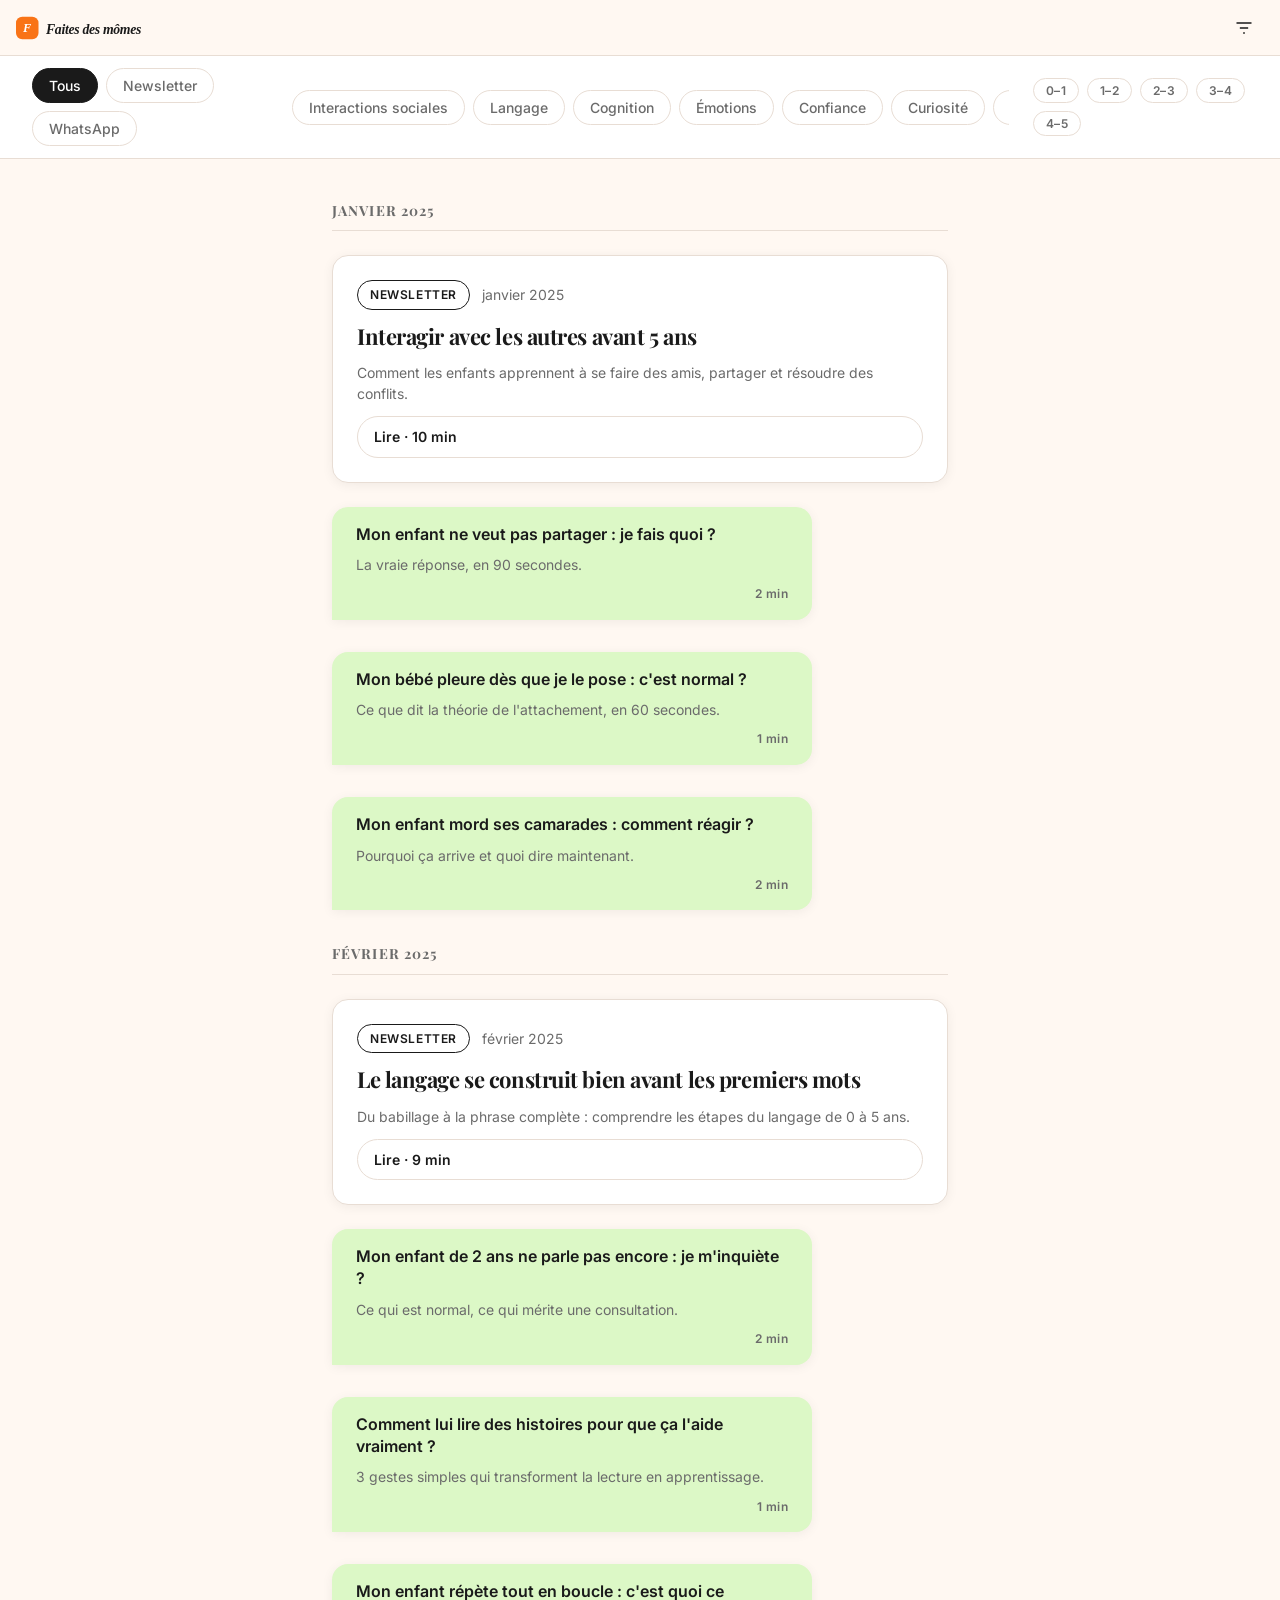
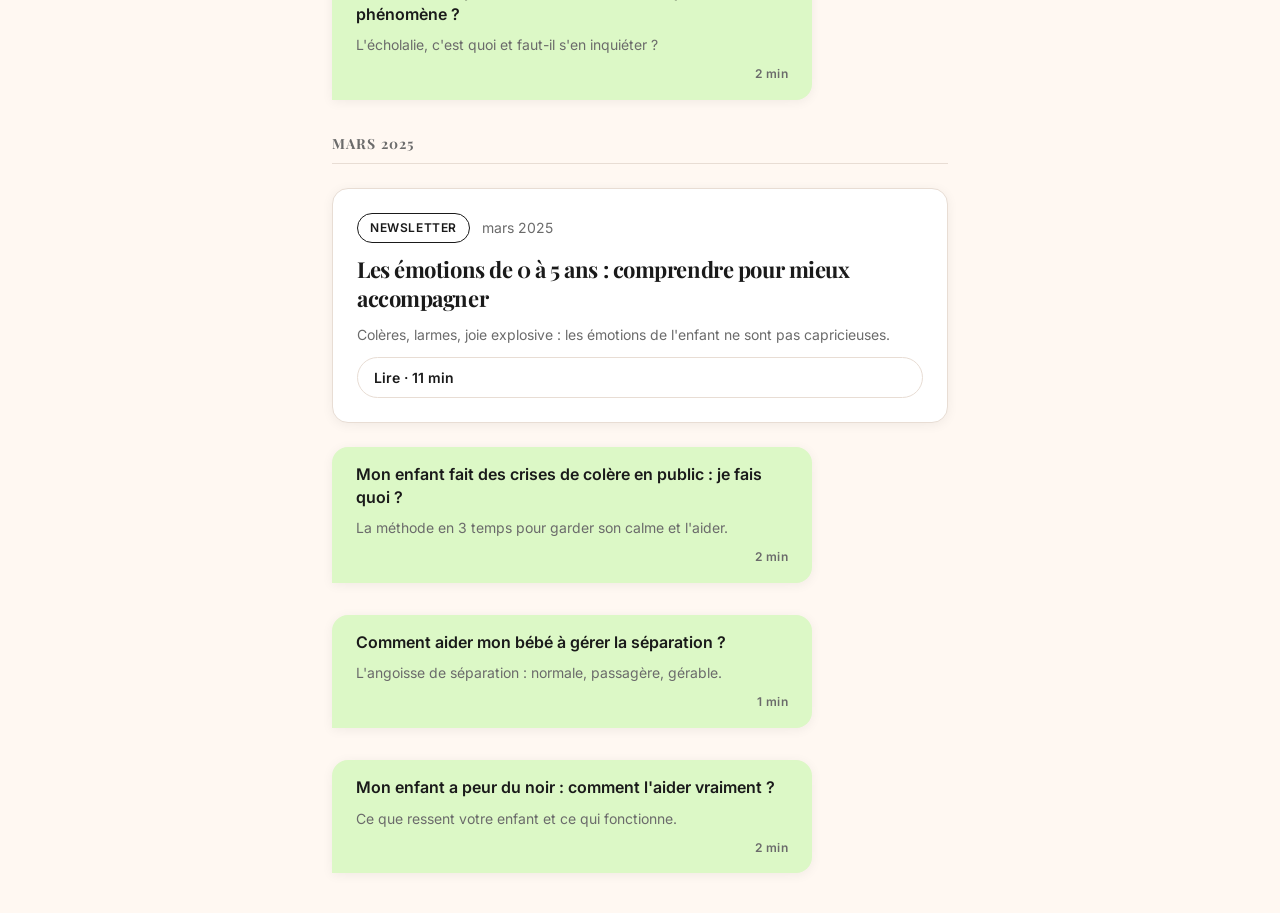
==== app.html @ b10e0e47 "feat: build complet de la PWA Faites des mômes - Design system complet (tokens, base, components, ap" ====
<!DOCTYPE html>
<html lang="fr">
<head>
  <meta charset="UTF-8">
  <meta name="viewport" content="width=device-width, initial-scale=1.0">
  <meta name="theme-color" content="#F97316">
  <meta name="description" content="Newsletter parentalité pour les 0-5 ans. Par la Fondation AlphaOmega.">
  <title>Faites des mômes — Bibliothèque</title>

  <!-- PWA -->
  <link rel="manifest" href="/manifest.json">
  <link rel="apple-touch-icon" href="/assets/icons/icon-152.png">
  <meta name="apple-mobile-web-app-capable" content="yes">
  <meta name="apple-mobile-web-app-status-bar-style" content="default">
  <meta name="apple-mobile-web-app-title" content="Faites des mômes">

  <!-- Open Graph -->
  <meta property="og:title" content="Faites des mômes">
  <meta property="og:description" content="1 email + 3 WhatsApp par mois. 100% gratuit.">
  <meta property="og:image" content="/assets/og-image.jpg">
  <meta property="og:type" content="website">
  <meta name="twitter:card" content="summary_large_image">

  <!-- Fonts -->
  <link rel="preconnect" href="https://fonts.googleapis.com">
  <link rel="preconnect" href="https://fonts.gstatic.com" crossorigin>
  <link href="https://fonts.googleapis.com/css2?family=Playfair+Display:ital,wght@0,700;1,700&family=Inter:wght@400;500;600&display=swap" rel="stylesheet">

  <!-- CSS -->
  <link rel="stylesheet" href="/assets/css/tokens.css">
  <link rel="stylesheet" href="/assets/css/base.css">
  <link rel="stylesheet" href="/assets/css/components.css">
  <link rel="stylesheet" href="/assets/css/app.css">
</head>
<body class="app-body">

  <!-- Header -->
  <header class="app-header">
    <a href="/index.html" class="app-header__logo" aria-label="Faites des mômes — accueil">
      <img src="/assets/logo.svg" alt="Faites des mômes" width="140" height="34">
    </a>
    <div class="app-header__actions">
      <button class="app-header__btn" id="btn-filter-toggle" aria-label="Afficher/masquer les filtres" aria-expanded="false" aria-controls="filter-bar">
        <svg width="20" height="20" viewBox="0 0 24 24" fill="none" stroke="currentColor" stroke-width="2" aria-hidden="true" focusable="false">
          <path d="M3 6h18M7 12h10M11 18h2"/>
        </svg>
      </button>
    </div>
  </header>

  <!-- Filter bar -->
  <div class="filter-bar" id="filter-bar" aria-label="Filtres de contenu">
    <!-- Type -->
    <div class="filter-group" role="group" aria-label="Filtrer par type">
      <button class="filter-btn filter-btn--active" data-filter-type="type" data-filter-value="all">Tous</button>
      <button class="filter-btn" data-filter-type="type" data-filter-value="newsletter">Newsletter</button>
      <button class="filter-btn" data-filter-type="type" data-filter-value="whatsapp">WhatsApp</button>
    </div>

    <!-- Thèmes -->
    <div class="filter-group filter-group--scroll" role="group" aria-label="Filtrer par thème">
      <button class="filter-btn filter-chip" data-filter-type="theme" data-filter-value="interactions-sociales">Interactions sociales</button>
      <button class="filter-btn filter-chip" data-filter-type="theme" data-filter-value="langage-communication">Langage</button>
      <button class="filter-btn filter-chip" data-filter-type="theme" data-filter-value="cognition-apprentissage">Cognition</button>
      <button class="filter-btn filter-chip" data-filter-type="theme" data-filter-value="emotions-regulation">Émotions</button>
      <button class="filter-btn filter-chip" data-filter-type="theme" data-filter-value="confiance-en-soi">Confiance</button>
      <button class="filter-btn filter-chip" data-filter-type="theme" data-filter-value="curiosite-naturelle">Curiosité</button>
      <button class="filter-btn filter-chip" data-filter-type="theme" data-filter-value="motricite-corps">Motricité</button>
      <button class="filter-btn filter-chip" data-filter-type="theme" data-filter-value="sommeil-routine">Sommeil</button>
    </div>

    <!-- Tranches d'âge -->
    <div class="filter-group" role="group" aria-label="Filtrer par tranche d'âge">
      <button class="filter-btn filter-age" data-filter-type="age" data-filter-value="0-1">0–1</button>
      <button class="filter-btn filter-age" data-filter-type="age" data-filter-value="1-2">1–2</button>
      <button class="filter-btn filter-age" data-filter-type="age" data-filter-value="2-3">2–3</button>
      <button class="filter-btn filter-age" data-filter-type="age" data-filter-value="3-4">3–4</button>
      <button class="filter-btn filter-age" data-filter-type="age" data-filter-value="4-5">4–5</button>
    </div>
  </div>

  <!-- Feed principal -->
  <main class="content-feed" id="content-feed" aria-live="polite" aria-label="Contenus disponibles">
    <div class="feed-loading" id="feed-loading" aria-label="Chargement en cours">
      <div class="feed-loading__spinner" aria-hidden="true"></div>
      <p>Chargement du contenu…</p>
    </div>
  </main>

  <!-- Overlay article (full-screen) -->
  <div
    class="article-overlay"
    id="article-overlay"
    role="dialog"
    aria-modal="true"
    aria-labelledby="article-title"
    hidden
  >
    <div class="article-overlay__inner">
      <button class="article-overlay__close" id="article-close" aria-label="Fermer l'article">
        <svg width="20" height="20" viewBox="0 0 24 24" fill="none" stroke="currentColor" stroke-width="2" aria-hidden="true" focusable="false">
          <path d="M19 12H5M12 19l-7-7 7-7"/>
        </svg>
        Retour
      </button>
      <div class="article-overlay__content" id="article-content" tabindex="-1"></div>
    </div>
  </div>

  <!-- Bottom nav (mobile) -->
  <nav class="bottom-nav" aria-label="Navigation principale">
    <a href="/index.html" class="bottom-nav__item" aria-label="Accueil">
      <svg width="22" height="22" viewBox="0 0 24 24" fill="none" stroke="currentColor" stroke-width="2" aria-hidden="true" focusable="false">
        <path d="M3 9l9-7 9 7v11a2 2 0 01-2 2H5a2 2 0 01-2-2z"/>
        <polyline points="9 22 9 12 15 12 15 22"/>
      </svg>
      <span>Accueil</span>
    </a>
    <a href="/app.html" class="bottom-nav__item" aria-current="page" aria-label="Bibliothèque">
      <svg width="22" height="22" viewBox="0 0 24 24" fill="none" stroke="currentColor" stroke-width="2" aria-hidden="true" focusable="false">
        <path d="M4 19.5A2.5 2.5 0 016.5 17H20"/>
        <path d="M6.5 2H20v20H6.5A2.5 2.5 0 014 19.5v-15A2.5 2.5 0 016.5 2z"/>
      </svg>
      <span>Bibliothèque</span>
    </a>
    <a href="/index.html#cta-final" class="bottom-nav__item" aria-label="Profil">
      <svg width="22" height="22" viewBox="0 0 24 24" fill="none" stroke="currentColor" stroke-width="2" aria-hidden="true" focusable="false">
        <path d="M20 21v-2a4 4 0 00-4-4H8a4 4 0 00-4 4v2"/>
        <circle cx="12" cy="7" r="4"/>
      </svg>
      <span>Profil</span>
    </a>
  </nav>

  <script src="/assets/js/sw-register.js"></script>
  <script src="/assets/js/app.js" type="module"></script>
</body>
</html>
---- assets/css/tokens.css ----
:root {
  /* Couleurs */
  --color-bg:          #FFF8F2;
  --color-bg-section:  #FFFFFF;
  --color-accent:      #F97316;
  --color-accent-dark: #EA6C0B;
  --color-text:        #1A1A1A;
  --color-text-light:  #6B6B6B;
  --color-border:      #E8DDD4;
  --color-whatsapp:    #25D366;
  --color-overlay:     rgba(26,26,26,0.55);

  /* Typographie */
  --font-display: 'Playfair Display', Georgia, serif;
  --font-body:    'Inter', system-ui, sans-serif;

  --size-xs:   0.75rem;
  --size-sm:   0.875rem;
  --size-base: 1rem;
  --size-md:   1.125rem;
  --size-lg:   1.375rem;
  --size-xl:   1.75rem;
  --size-2xl:  2.25rem;
  --size-3xl:  3rem;
  --size-4xl:  3.75rem;
  --size-5xl:  4.5rem;

  /* Spacing */
  --space-1:  0.25rem;
  --space-2:  0.5rem;
  --space-3:  0.75rem;
  --space-4:  1rem;
  --space-6:  1.5rem;
  --space-8:  2rem;
  --space-12: 3rem;
  --space-16: 4rem;
  --space-24: 6rem;
  --space-32: 8rem;

  /* Radius */
  --radius-sm:   4px;
  --radius-md:   8px;
  --radius-lg:   16px;
  --radius-full: 999px;

  /* Shadows */
  --shadow-card:  0 2px 12px rgba(0,0,0,0.06);
  --shadow-modal: 0 8px 40px rgba(0,0,0,0.18);

  /* Transitions */
  --transition-fast: 150ms ease;
  --transition-base: 250ms ease;
}
---- assets/css/base.css ----
*, *::before, *::after {
  box-sizing: border-box;
  margin: 0;
  padding: 0;
}

html {
  font-size: 16px;
  scroll-behavior: smooth;
  -webkit-text-size-adjust: 100%;
}

body {
  font-family: var(--font-body);
  background-color: var(--color-bg);
  color: var(--color-text);
  line-height: 1.65;
  -webkit-font-smoothing: antialiased;
  -moz-osx-font-smoothing: grayscale;
}

h1, h2, h3, h4, h5, h6 {
  font-family: var(--font-display);
  letter-spacing: -0.02em;
}

h1 { line-height: 1.1; }
h2 { line-height: 1.2; }
h3 { line-height: 1.3; }

h1 em, h2 em, h3 em {
  font-style: italic;
  color: var(--color-accent);
}

p {
  font-size: var(--size-base);
}

@media (min-width: 900px) {
  p {
    font-size: var(--size-md);
  }
}

a {
  color: inherit;
  text-decoration: none;
}

img {
  max-width: 100%;
  height: auto;
  display: block;
}

button {
  cursor: pointer;
  font-family: inherit;
  border: none;
  background: none;
}

input, textarea, select {
  font-family: inherit;
  font-size: var(--size-base);
}

ul, ol {
  list-style: none;
}

:focus-visible {
  outline: 2px solid var(--color-accent);
  outline-offset: 3px;
  border-radius: var(--radius-sm);
}

@media (prefers-reduced-motion: reduce) {
  * {
    animation-duration: 0.01ms !important;
    transition-duration: 0.01ms !important;
  }
}
---- assets/css/components.css ----
/* ================================================================
   BUTTONS
   ================================================================ */

.btn-primary {
  display: inline-flex;
  align-items: center;
  gap: var(--space-2);
  padding: var(--space-4) var(--space-8);
  background: var(--color-text);
  color: #FFFFFF;
  font-family: var(--font-body);
  font-size: var(--size-base);
  font-weight: 600;
  border-radius: var(--radius-full);
  border: none;
  cursor: pointer;
  transition: background var(--transition-fast), transform var(--transition-fast);
  text-decoration: none;
  white-space: nowrap;
}

.btn-primary:hover {
  background: var(--color-accent);
  transform: translateY(-1px);
}

.btn-primary:active {
  transform: translateY(0);
}

.btn-read {
  display: inline-flex;
  align-items: center;
  padding: var(--space-2) var(--space-4);
  background: transparent;
  color: var(--color-text);
  font-family: var(--font-body);
  font-size: var(--size-sm);
  font-weight: 600;
  border: 1.5px solid var(--color-border);
  border-radius: var(--radius-full);
  cursor: pointer;
  transition: border-color var(--transition-fast), color var(--transition-fast);
}

.btn-read:hover {
  border-color: var(--color-accent);
  color: var(--color-accent);
}

/* ================================================================
   BADGES
   ================================================================ */

.badge {
  display: inline-flex;
  align-items: center;
  gap: var(--space-2);
  padding: var(--space-1) var(--space-3);
  font-size: var(--size-xs);
  font-weight: 600;
  letter-spacing: 0.05em;
  text-transform: uppercase;
  border-radius: var(--radius-full);
  border: 1.5px solid currentColor;
}

.badge--email    { color: var(--color-text); }
.badge--whatsapp { color: var(--color-whatsapp); }

/* ================================================================
   TICKER
   ================================================================ */

@keyframes ticker-scroll {
  from { transform: translateX(0); }
  to   { transform: translateX(-50%); }
}

.ticker {
  overflow: hidden;
  background: var(--color-accent);
  color: #FFF;
}

.ticker__track {
  display: flex;
  gap: var(--space-8);
  white-space: nowrap;
  animation: ticker-scroll 22s linear infinite;
  font-family: var(--font-display);
  font-style: italic;
  font-size: var(--size-lg);
  padding: var(--space-3) 0;
}

/* ================================================================
   CONTENT CARDS
   ================================================================ */

.content-card {
  background: var(--color-bg-section);
  border: 1px solid var(--color-border);
  border-radius: var(--radius-lg);
  padding: var(--space-6);
  box-shadow: var(--shadow-card);
  display: flex;
  flex-direction: column;
  gap: var(--space-3);
  transition: box-shadow var(--transition-base), transform var(--transition-base);
}

.content-card:hover {
  box-shadow: 0 4px 24px rgba(0,0,0,0.1);
  transform: translateY(-2px);
}

.content-card__meta {
  display: flex;
  align-items: center;
  gap: var(--space-3);
  flex-wrap: wrap;
}

.content-card__meta time {
  font-size: var(--size-sm);
  color: var(--color-text-light);
}

.content-card h3 {
  font-size: var(--size-lg);
  color: var(--color-text);
}

.content-card p {
  font-size: var(--size-sm);
  color: var(--color-text-light);
  line-height: 1.5;
}

.content-card--read {
  opacity: 0.7;
}

.content-card--read::after {
  content: "Lu";
  display: inline-block;
  font-size: var(--size-xs);
  color: var(--color-text-light);
  font-weight: 600;
  letter-spacing: 0.05em;
  text-transform: uppercase;
  margin-top: auto;
}

/* ================================================================
   WHATSAPP CARDS
   ================================================================ */

.whatsapp-card {
  padding: var(--space-2) 0;
}

.whatsapp-card__bubble {
  background: #DCF8C6;
  border-radius: var(--radius-lg) var(--radius-lg) var(--radius-lg) 0;
  padding: var(--space-4) var(--space-6);
  display: flex;
  flex-direction: column;
  gap: var(--space-2);
  max-width: 480px;
  position: relative;
  box-shadow: var(--shadow-card);
  cursor: pointer;
  transition: transform var(--transition-fast), box-shadow var(--transition-fast);
}

.whatsapp-card__bubble:hover {
  transform: translateY(-2px);
  box-shadow: 0 4px 20px rgba(0,0,0,0.1);
}

.whatsapp-card__question {
  font-family: var(--font-body);
  font-weight: 600;
  font-size: var(--size-base);
  color: var(--color-text);
  line-height: 1.4;
}

.whatsapp-card__body {
  font-size: var(--size-sm);
  color: var(--color-text-light);
}

.whatsapp-card__read-time {
  font-size: var(--size-xs);
  font-weight: 600;
  color: var(--color-text-light);
  letter-spacing: 0.03em;
  align-self: flex-end;
}

/* ================================================================
   STEPS
   ================================================================ */

.step {
  display: flex;
  flex-direction: column;
  gap: var(--space-3);
}

.step__number {
  font-family: var(--font-display);
  font-size: var(--size-4xl);
  font-weight: 700;
  color: var(--color-border);
  line-height: 1;
  letter-spacing: -0.04em;
}

.step__title {
  font-size: var(--size-xl);
  color: var(--color-text);
}

.step__body {
  font-size: var(--size-base);
  color: var(--color-text-light);
  line-height: 1.65;
}

/* ================================================================
   MODAL
   ================================================================ */

.modal {
  position: fixed;
  inset: 0;
  z-index: 1000;
  display: flex;
  align-items: center;
  justify-content: center;
  padding: var(--space-4);
}

.modal[hidden] {
  display: none;
}

.modal__overlay {
  position: absolute;
  inset: 0;
  background: var(--color-overlay);
  cursor: pointer;
}

.modal__panel {
  position: relative;
  background: #FFFFFF;
  border-radius: var(--radius-lg);
  box-shadow: var(--shadow-modal);
  padding: var(--space-8);
  width: 100%;
  max-width: 480px;
  max-height: 90vh;
  overflow-y: auto;
  z-index: 1;
}

.modal__close {
  position: absolute;
  top: var(--space-4);
  right: var(--space-4);
  color: var(--color-text-light);
  width: 36px;
  height: 36px;
  display: flex;
  align-items: center;
  justify-content: center;
  border-radius: var(--radius-md);
  transition: color var(--transition-fast), background var(--transition-fast);
}

.modal__close:hover {
  color: var(--color-text);
  background: var(--color-bg);
}

.modal__progress {
  display: flex;
  gap: var(--space-2);
  margin-bottom: var(--space-8);
}

.modal__dot {
  height: 3px;
  flex: 1;
  background: var(--color-border);
  border-radius: var(--radius-full);
  transition: background var(--transition-base);
}

.modal__dot--active {
  background: var(--color-accent);
}

.modal__step {
  display: none;
  flex-direction: column;
  gap: var(--space-6);
}

.modal__step--active {
  display: flex;
}

.modal__title {
  font-size: var(--size-xl);
  color: var(--color-text);
}

.modal__subtitle {
  font-size: var(--size-base);
  color: var(--color-text-light);
  margin-top: calc(-1 * var(--space-3));
}

.modal__optional {
  font-family: var(--font-body);
  font-size: var(--size-base);
  font-weight: 400;
  color: var(--color-text-light);
}

.modal__field {
  display: flex;
  flex-direction: column;
  gap: var(--space-2);
}

.modal__field label {
  font-size: var(--size-sm);
  font-weight: 600;
  color: var(--color-text);
}

.modal__field input {
  padding: var(--space-3) var(--space-4);
  border: 1.5px solid var(--color-border);
  border-radius: var(--radius-md);
  font-size: var(--size-base);
  color: var(--color-text);
  background: var(--color-bg);
  transition: border-color var(--transition-fast);
}

.modal__field input:focus {
  outline: none;
  border-color: var(--color-accent);
}

.modal__options {
  display: flex;
  flex-wrap: wrap;
  gap: var(--space-3);
}

.modal__option {
  display: flex;
  align-items: center;
  gap: var(--space-2);
  padding: var(--space-2) var(--space-4);
  border: 1.5px solid var(--color-border);
  border-radius: var(--radius-full);
  cursor: pointer;
  font-size: var(--size-sm);
  font-weight: 500;
  transition: border-color var(--transition-fast), background var(--transition-fast);
}

.modal__option:hover {
  border-color: var(--color-accent);
}

.modal__option input[type="radio"] {
  accent-color: var(--color-accent);
}

.modal__option:has(input:checked) {
  border-color: var(--color-accent);
  background: rgba(249,115,22,0.06);
}

.modal__checkboxes {
  display: flex;
  flex-direction: column;
  gap: var(--space-3);
}

.modal__checkbox {
  display: flex;
  align-items: center;
  gap: var(--space-3);
  padding: var(--space-3) var(--space-4);
  border: 1.5px solid var(--color-border);
  border-radius: var(--radius-md);
  cursor: pointer;
  font-size: var(--size-base);
  font-weight: 500;
  transition: border-color var(--transition-fast), background var(--transition-fast);
}

.modal__checkbox:hover {
  border-color: var(--color-accent);
}

.modal__checkbox input[type="checkbox"] {
  accent-color: var(--color-accent);
  width: 18px;
  height: 18px;
}

.modal__checkbox:has(input:checked) {
  border-color: var(--color-accent);
  background: rgba(249,115,22,0.06);
}

.modal__back {
  background: none;
  border: none;
  color: var(--color-text-light);
  font-size: var(--size-sm);
  font-weight: 500;
  cursor: pointer;
  align-self: flex-start;
  text-decoration: underline;
  text-underline-offset: 3px;
  transition: color var(--transition-fast);
}

.modal__back:hover {
  color: var(--color-text);
}

.modal__success {
  display: flex;
  flex-direction: column;
  align-items: center;
  gap: var(--space-4);
  text-align: center;
  padding: var(--space-8) 0;
}

.modal__success p {
  color: var(--color-text-light);
}

/* ================================================================
   NAVIGATION
   ================================================================ */

.nav {
  position: sticky;
  top: 0;
  z-index: 100;
  display: flex;
  align-items: center;
  justify-content: space-between;
  padding: var(--space-4) var(--space-6);
  background: rgba(255,248,242,0.92);
  backdrop-filter: blur(12px);
  -webkit-backdrop-filter: blur(12px);
  border-bottom: 1px solid var(--color-border);
}

.nav__logo img {
  height: 36px;
  width: auto;
}

/* ================================================================
   PHOTO PLACEHOLDERS
   ================================================================ */

.photo-placeholder {
  background: var(--color-border);
  border-radius: var(--radius-lg);
  width: 100%;
  aspect-ratio: 4/5;
  display: flex;
  align-items: center;
  justify-content: center;
  overflow: hidden;
}

.photo-placeholder img {
  width: 100%;
  height: 100%;
  object-fit: cover;
  border-radius: var(--radius-lg);
}

/* ================================================================
   HERO
   ================================================================ */

.hero {
  padding: var(--space-16) var(--space-6);
  max-width: 1200px;
  margin: 0 auto;
  display: flex;
  flex-direction: column;
  gap: var(--space-12);
}

.hero__title {
  font-size: clamp(2.25rem, 8vw, 4.5rem);
  max-width: 14ch;
}

.hero__subtitle {
  font-size: var(--size-md);
  color: var(--color-text-light);
  max-width: 50ch;
  line-height: 1.6;
}

.hero__ctas {
  display: flex;
  align-items: center;
  flex-wrap: wrap;
  gap: var(--space-4);
}

.hero__link {
  font-size: var(--size-base);
  font-weight: 600;
  color: var(--color-text);
  text-decoration: underline;
  text-underline-offset: 4px;
  transition: color var(--transition-fast);
}

.hero__link:hover {
  color: var(--color-accent);
}

.hero__content {
  display: flex;
  flex-direction: column;
  gap: var(--space-6);
}

.hero__photos {
  width: 100%;
}

.photo-stack {
  position: relative;
  width: 100%;
  max-width: 460px;
}

.photo-stack__img {
  width: 100%;
  border-radius: var(--radius-lg);
  aspect-ratio: 4/5;
  object-fit: cover;
  background: var(--color-border);
}

.photo-stack__img--back {
  position: relative;
  z-index: 1;
}

.photo-stack__img--front {
  position: absolute;
  bottom: -var(--space-6);
  right: calc(-1 * var(--space-8));
  width: 55%;
  aspect-ratio: 3/4;
  z-index: 2;
  border: 4px solid var(--color-bg);
  transform: translate(-8px, -20%);
}

@media (min-width: 900px) {
  .hero {
    flex-direction: row;
    align-items: center;
    gap: var(--space-16);
    padding: var(--space-24) var(--space-8);
  }

  .hero__content {
    flex: 55%;
  }

  .hero__photos {
    flex: 45%;
  }
}

/* ================================================================
   WHY
   ================================================================ */

.why {
  background: var(--color-bg-section);
  padding: var(--space-16) var(--space-6);
}

.why__inner {
  max-width: 1200px;
  margin: 0 auto;
  display: flex;
  flex-direction: column;
  gap: var(--space-12);
}

.why__text {
  display: flex;
  flex-direction: column;
  gap: var(--space-6);
}

.why__text h2 {
  font-size: clamp(1.75rem, 4vw, 3rem);
}

.why__text p {
  color: var(--color-text-light);
  max-width: 55ch;
}

.why__photo {
  width: 100%;
  max-width: 500px;
}

.why__photo img {
  width: 100%;
  aspect-ratio: 4/3;
  object-fit: cover;
  border-radius: var(--radius-lg);
  background: var(--color-border);
}

@media (min-width: 900px) {
  .why__inner {
    flex-direction: row;
    align-items: center;
    gap: var(--space-16);
  }

  .why__text { flex: 55%; }
  .why__photo { flex: 45%; }
}

/* ================================================================
   FORMAT
   ================================================================ */

.format {
  padding: var(--space-16) var(--space-6);
}

.format__inner {
  max-width: 1200px;
  margin: 0 auto;
  display: flex;
  flex-direction: column;
  gap: var(--space-12);
  align-items: center;
  text-align: center;
}

.format__equation {
  display: flex;
  align-items: center;
  justify-content: center;
  flex-wrap: wrap;
  gap: var(--space-6);
}

.format__item {
  display: flex;
  flex-direction: column;
  align-items: center;
  gap: var(--space-2);
}

.format__number {
  font-family: var(--font-display);
  font-size: clamp(3rem, 8vw, 5rem);
  font-weight: 700;
  color: var(--color-accent);
  line-height: 1;
}

.format__label {
  font-size: var(--size-sm);
  font-weight: 600;
  color: var(--color-text-light);
  text-align: center;
  text-transform: uppercase;
  letter-spacing: 0.05em;
}

.format__plus,
.format__equals {
  font-family: var(--font-display);
  font-size: clamp(2rem, 5vw, 3.5rem);
  color: var(--color-border);
  font-weight: 700;
  line-height: 1;
}

.format__result h2 {
  font-size: clamp(1.75rem, 4vw, 2.5rem);
}

.format__desc {
  max-width: 55ch;
  color: var(--color-text-light);
  text-align: center;
}

/* ================================================================
   EXAMPLE
   ================================================================ */

.example {
  background: var(--color-bg-section);
  padding: var(--space-16) var(--space-6);
}

.example__inner {
  max-width: 1200px;
  margin: 0 auto;
  display: flex;
  flex-direction: column;
  gap: var(--space-12);
}

.example__header {
  display: flex;
  flex-direction: column;
  gap: var(--space-4);
}

.example__header h2 {
  font-size: clamp(1.75rem, 4vw, 2.5rem);
}

.example__timeline {
  display: flex;
  flex-direction: column;
  gap: var(--space-6);
}

.example__whatsapp {
  display: flex;
  flex-direction: column;
  gap: var(--space-4);
}

@media (min-width: 900px) {
  .example__timeline {
    flex-direction: row;
    align-items: flex-start;
    gap: var(--space-12);
  }

  .example__newsletter { flex: 1; }
  .example__whatsapp   { flex: 1; }
}

/* ================================================================
   AGES
   ================================================================ */

.ages {
  padding: var(--space-16) var(--space-6);
}

.ages__inner {
  max-width: 1200px;
  margin: 0 auto;
  display: flex;
  flex-direction: column;
  gap: var(--space-12);
}

.ages__inner h2 {
  font-size: clamp(2.25rem, 6vw, 4rem);
}

.ages__intro {
  color: var(--color-text-light);
  max-width: 55ch;
}

.ages__grid {
  display: grid;
  grid-template-columns: 1fr;
  gap: var(--space-4);
}

.ages__card {
  background: var(--color-bg-section);
  border: 1px solid var(--color-border);
  border-radius: var(--radius-lg);
  padding: var(--space-6);
  display: flex;
  flex-direction: column;
  gap: var(--space-2);
  transition: border-color var(--transition-base), transform var(--transition-base);
}

.ages__card:hover {
  border-color: var(--color-accent);
  transform: translateY(-2px);
}

.ages__range {
  font-family: var(--font-display);
  font-size: var(--size-xl);
  font-weight: 700;
  color: var(--color-accent);
}

.ages__label {
  font-size: var(--size-sm);
  font-weight: 600;
  text-transform: uppercase;
  letter-spacing: 0.05em;
  color: var(--color-text-light);
}

.ages__card p {
  font-size: var(--size-sm);
  color: var(--color-text-light);
}

@media (min-width: 600px) {
  .ages__grid { grid-template-columns: repeat(2, 1fr); }
}

@media (min-width: 1200px) {
  .ages__grid { grid-template-columns: repeat(5, 1fr); }
}

/* ================================================================
   COMMITMENT
   ================================================================ */

.commitment {
  background: var(--color-bg-section);
  padding: var(--space-16) var(--space-6);
}

.commitment__inner {
  max-width: 1200px;
  margin: 0 auto;
  display: flex;
  flex-direction: column;
  gap: var(--space-12);
}

.commitment__inner h2 {
  font-size: clamp(1.75rem, 4vw, 3rem);
}

.commitment__steps {
  display: grid;
  grid-template-columns: 1fr;
  gap: var(--space-8);
}

@media (min-width: 900px) {
  .commitment__steps { grid-template-columns: repeat(3, 1fr); }
}

/* ================================================================
   CTA FINAL
   ================================================================ */

.cta-final {
  padding: var(--space-24) var(--space-6);
  background: var(--color-text);
  color: #FFFFFF;
}

.cta-final__inner {
  max-width: 640px;
  margin: 0 auto;
  display: flex;
  flex-direction: column;
  align-items: center;
  gap: var(--space-6);
  text-align: center;
}

.cta-final h2 {
  font-size: clamp(2rem, 5vw, 3.5rem);
  color: #FFFFFF;
}

.cta-final h2 em {
  color: var(--color-accent);
}

.cta-final p {
  color: rgba(255,255,255,0.7);
}

.cta-final .btn-primary {
  background: var(--color-accent);
}

.cta-final .btn-primary:hover {
  background: var(--color-accent-dark);
}

/* ================================================================
   INSTAGRAM
   ================================================================ */

.instagram {
  padding: var(--space-16) var(--space-6);
}

.instagram__inner {
  max-width: 640px;
  margin: 0 auto;
  display: flex;
  flex-direction: column;
  align-items: center;
  gap: var(--space-6);
  text-align: center;
}

.instagram p {
  color: var(--color-text-light);
}

/* ================================================================
   FOOTER
   ================================================================ */

.footer {
  background: var(--color-bg-section);
  border-top: 1px solid var(--color-border);
  padding: var(--space-8) var(--space-6);
}

.footer__inner {
  max-width: 1200px;
  margin: 0 auto;
  display: flex;
  flex-direction: column;
  align-items: center;
  gap: var(--space-4);
  text-align: center;
}

.footer__brand {
  font-weight: 600;
  font-size: var(--size-sm);
}

.footer__links {
  display: flex;
  flex-wrap: wrap;
  gap: var(--space-4);
  justify-content: center;
}

.footer__links a {
  font-size: var(--size-sm);
  color: var(--color-text-light);
  text-decoration: underline;
  text-underline-offset: 3px;
  transition: color var(--transition-fast);
}

.footer__links a:hover {
  color: var(--color-text);
}

.footer__copy {
  font-size: var(--size-xs);
  color: var(--color-text-light);
}
---- assets/css/app.css ----
/* ================================================================
   APP BODY
   ================================================================ */

.app-body {
  display: flex;
  flex-direction: column;
  min-height: 100vh;
  padding-bottom: calc(64px + env(safe-area-inset-bottom));
}

/* ================================================================
   APP HEADER
   ================================================================ */

.app-header {
  position: sticky;
  top: 0;
  z-index: 100;
  display: flex;
  align-items: center;
  justify-content: space-between;
  padding: var(--space-3) var(--space-4);
  background: rgba(255,248,242,0.95);
  backdrop-filter: blur(12px);
  -webkit-backdrop-filter: blur(12px);
  border-bottom: 1px solid var(--color-border);
  height: 56px;
}

.app-header__logo img {
  height: 30px;
  width: auto;
}

.app-header__actions {
  display: flex;
  gap: var(--space-2);
}

.app-header__btn {
  display: flex;
  align-items: center;
  justify-content: center;
  width: 40px;
  height: 40px;
  border-radius: var(--radius-md);
  color: var(--color-text);
  transition: background var(--transition-fast), color var(--transition-fast);
}

.app-header__btn:hover {
  background: var(--color-border);
}

.app-header__btn[aria-expanded="true"] {
  background: var(--color-accent);
  color: #FFFFFF;
}

/* ================================================================
   FILTER BAR
   ================================================================ */

.filter-bar {
  background: var(--color-bg-section);
  border-bottom: 1px solid var(--color-border);
  padding: var(--space-3) var(--space-4);
  display: flex;
  flex-direction: column;
  gap: var(--space-3);
  overflow: hidden;
  max-height: 0;
  transition: max-height var(--transition-base), padding var(--transition-base);
}

.filter-bar.filter-bar--open {
  max-height: 300px;
  padding: var(--space-3) var(--space-4);
}

.filter-group {
  display: flex;
  flex-wrap: wrap;
  gap: var(--space-2);
  align-items: center;
}

.filter-group--scroll {
  flex-wrap: nowrap;
  overflow-x: auto;
  scrollbar-width: none;
  -ms-overflow-style: none;
  -webkit-overflow-scrolling: touch;
}

.filter-group--scroll::-webkit-scrollbar {
  display: none;
}

.filter-btn {
  display: inline-flex;
  align-items: center;
  padding: var(--space-2) var(--space-4);
  border: 1.5px solid var(--color-border);
  border-radius: var(--radius-full);
  font-size: var(--size-sm);
  font-weight: 500;
  color: var(--color-text-light);
  background: transparent;
  cursor: pointer;
  white-space: nowrap;
  transition: border-color var(--transition-fast), color var(--transition-fast), background var(--transition-fast);
}

.filter-btn:hover {
  border-color: var(--color-accent);
  color: var(--color-accent);
}

.filter-btn--active {
  border-color: var(--color-text);
  color: var(--color-text);
  background: var(--color-text);
  color: #FFFFFF;
}

.filter-age {
  padding: var(--space-1) var(--space-3);
  font-size: var(--size-xs);
  font-weight: 600;
  letter-spacing: 0.03em;
}

/* ================================================================
   CONTENT FEED
   ================================================================ */

.content-feed {
  flex: 1;
  padding: var(--space-6) var(--space-4);
  display: flex;
  flex-direction: column;
  gap: var(--space-4);
  max-width: 680px;
  margin: 0 auto;
  width: 100%;
}

.feed-loading {
  display: flex;
  flex-direction: column;
  align-items: center;
  gap: var(--space-4);
  padding: var(--space-16);
  color: var(--color-text-light);
}

.feed-loading__spinner {
  width: 36px;
  height: 36px;
  border: 3px solid var(--color-border);
  border-top-color: var(--color-accent);
  border-radius: 50%;
  animation: spin 0.8s linear infinite;
}

@keyframes spin {
  to { transform: rotate(360deg); }
}

.feed-empty {
  text-align: center;
  color: var(--color-text-light);
  padding: var(--space-16) var(--space-4);
  font-size: var(--size-md);
}

.feed-error {
  text-align: center;
  color: var(--color-text-light);
  padding: var(--space-8) var(--space-4);
}

.feed-month-header {
  font-family: var(--font-display);
  font-size: var(--size-sm);
  font-weight: 700;
  color: var(--color-text-light);
  text-transform: uppercase;
  letter-spacing: 0.08em;
  padding: var(--space-2) 0;
  border-bottom: 1px solid var(--color-border);
  margin-bottom: var(--space-2);
}

/* ================================================================
   ARTICLE OVERLAY
   ================================================================ */

.article-overlay {
  position: fixed;
  inset: 0;
  z-index: 500;
  background: var(--color-bg);
  overflow-y: auto;
  -webkit-overflow-scrolling: touch;
}

.article-overlay[hidden] {
  display: none;
}

.article-overlay__inner {
  max-width: 680px;
  margin: 0 auto;
  padding: var(--space-4);
  padding-bottom: var(--space-16);
}

.article-overlay__close {
  display: inline-flex;
  align-items: center;
  gap: var(--space-2);
  padding: var(--space-3) var(--space-4);
  color: var(--color-text);
  font-size: var(--size-sm);
  font-weight: 600;
  border-radius: var(--radius-full);
  border: 1.5px solid var(--color-border);
  margin-bottom: var(--space-8);
  transition: border-color var(--transition-fast), color var(--transition-fast);
  position: sticky;
  top: var(--space-4);
  background: var(--color-bg);
  z-index: 10;
}

.article-overlay__close:hover {
  border-color: var(--color-text);
}

/* Article content styles */
.article-overlay__content { outline: none; }

.article-meta {
  display: flex;
  align-items: center;
  gap: var(--space-3);
  flex-wrap: wrap;
  margin-bottom: var(--space-4);
}

.article-meta time {
  font-size: var(--size-sm);
  color: var(--color-text-light);
}

.article-title {
  font-size: clamp(1.75rem, 5vw, 2.5rem);
  margin-bottom: var(--space-6);
}

.article-section {
  margin-bottom: var(--space-8);
}

.article-section__label {
  display: inline-block;
  font-size: var(--size-xs);
  font-weight: 700;
  text-transform: uppercase;
  letter-spacing: 0.08em;
  color: var(--color-accent);
  margin-bottom: var(--space-3);
}

.article-section p {
  color: var(--color-text);
  line-height: 1.7;
}

.article-tips {
  list-style: none;
  display: flex;
  flex-direction: column;
  gap: var(--space-3);
}

.article-tips li {
  padding: var(--space-4);
  background: var(--color-bg-section);
  border-left: 3px solid var(--color-accent);
  border-radius: 0 var(--radius-md) var(--radius-md) 0;
  font-size: var(--size-base);
  line-height: 1.6;
}

.article-links {
  display: flex;
  flex-direction: column;
  gap: var(--space-3);
}

.article-links a {
  display: inline-flex;
  align-items: center;
  gap: var(--space-2);
  color: var(--color-accent);
  font-size: var(--size-base);
  font-weight: 500;
  text-decoration: underline;
  text-underline-offset: 3px;
  transition: color var(--transition-fast);
}

.article-links a:hover { color: var(--color-accent-dark); }

/* WhatsApp article */
.article-wa {
  background: #DCF8C6;
  border-radius: var(--radius-lg) var(--radius-lg) var(--radius-lg) 0;
  padding: var(--space-6);
  margin-bottom: var(--space-6);
}

.article-wa__body {
  font-size: var(--size-md);
  line-height: 1.7;
  color: var(--color-text);
  margin-bottom: var(--space-4);
}

.article-wa__takeaway {
  font-weight: 600;
  font-size: var(--size-base);
  border-top: 1px solid rgba(0,0,0,0.1);
  padding-top: var(--space-4);
  color: var(--color-text);
}

.article-wa__action {
  margin-top: var(--space-6);
  padding: var(--space-4);
  background: var(--color-bg-section);
  border-radius: var(--radius-md);
  border-left: 3px solid var(--color-accent);
}

.article-wa__action-label {
  font-size: var(--size-xs);
  font-weight: 700;
  text-transform: uppercase;
  letter-spacing: 0.08em;
  color: var(--color-accent);
  display: block;
  margin-bottom: var(--space-2);
}

.article-wa__action p {
  font-size: var(--size-base);
  line-height: 1.6;
}

/* ================================================================
   BOTTOM NAV (mobile)
   ================================================================ */

.bottom-nav {
  position: fixed;
  bottom: 0;
  left: 0;
  right: 0;
  z-index: 200;
  height: calc(64px + env(safe-area-inset-bottom));
  padding-bottom: env(safe-area-inset-bottom);
  background: var(--color-bg-section);
  border-top: 1px solid var(--color-border);
  display: flex;
  align-items: stretch;
}

.bottom-nav__item {
  flex: 1;
  display: flex;
  flex-direction: column;
  align-items: center;
  justify-content: center;
  gap: var(--space-1);
  color: var(--color-text-light);
  font-size: var(--size-xs);
  font-weight: 500;
  text-decoration: none;
  transition: color var(--transition-fast);
  padding: var(--space-2) 0;
}

.bottom-nav__item:hover,
.bottom-nav__item[aria-current="page"] {
  color: var(--color-accent);
}

@media (min-width: 900px) {
  .bottom-nav {
    display: none;
  }

  .app-body {
    padding-bottom: 0;
  }
}

@media (min-width: 900px) {
  .filter-bar {
    max-height: none;
    padding: var(--space-3) var(--space-8);
    flex-direction: row;
    align-items: center;
    gap: var(--space-6);
    overflow: visible;
  }

  .content-feed {
    padding: var(--space-8);
  }
}
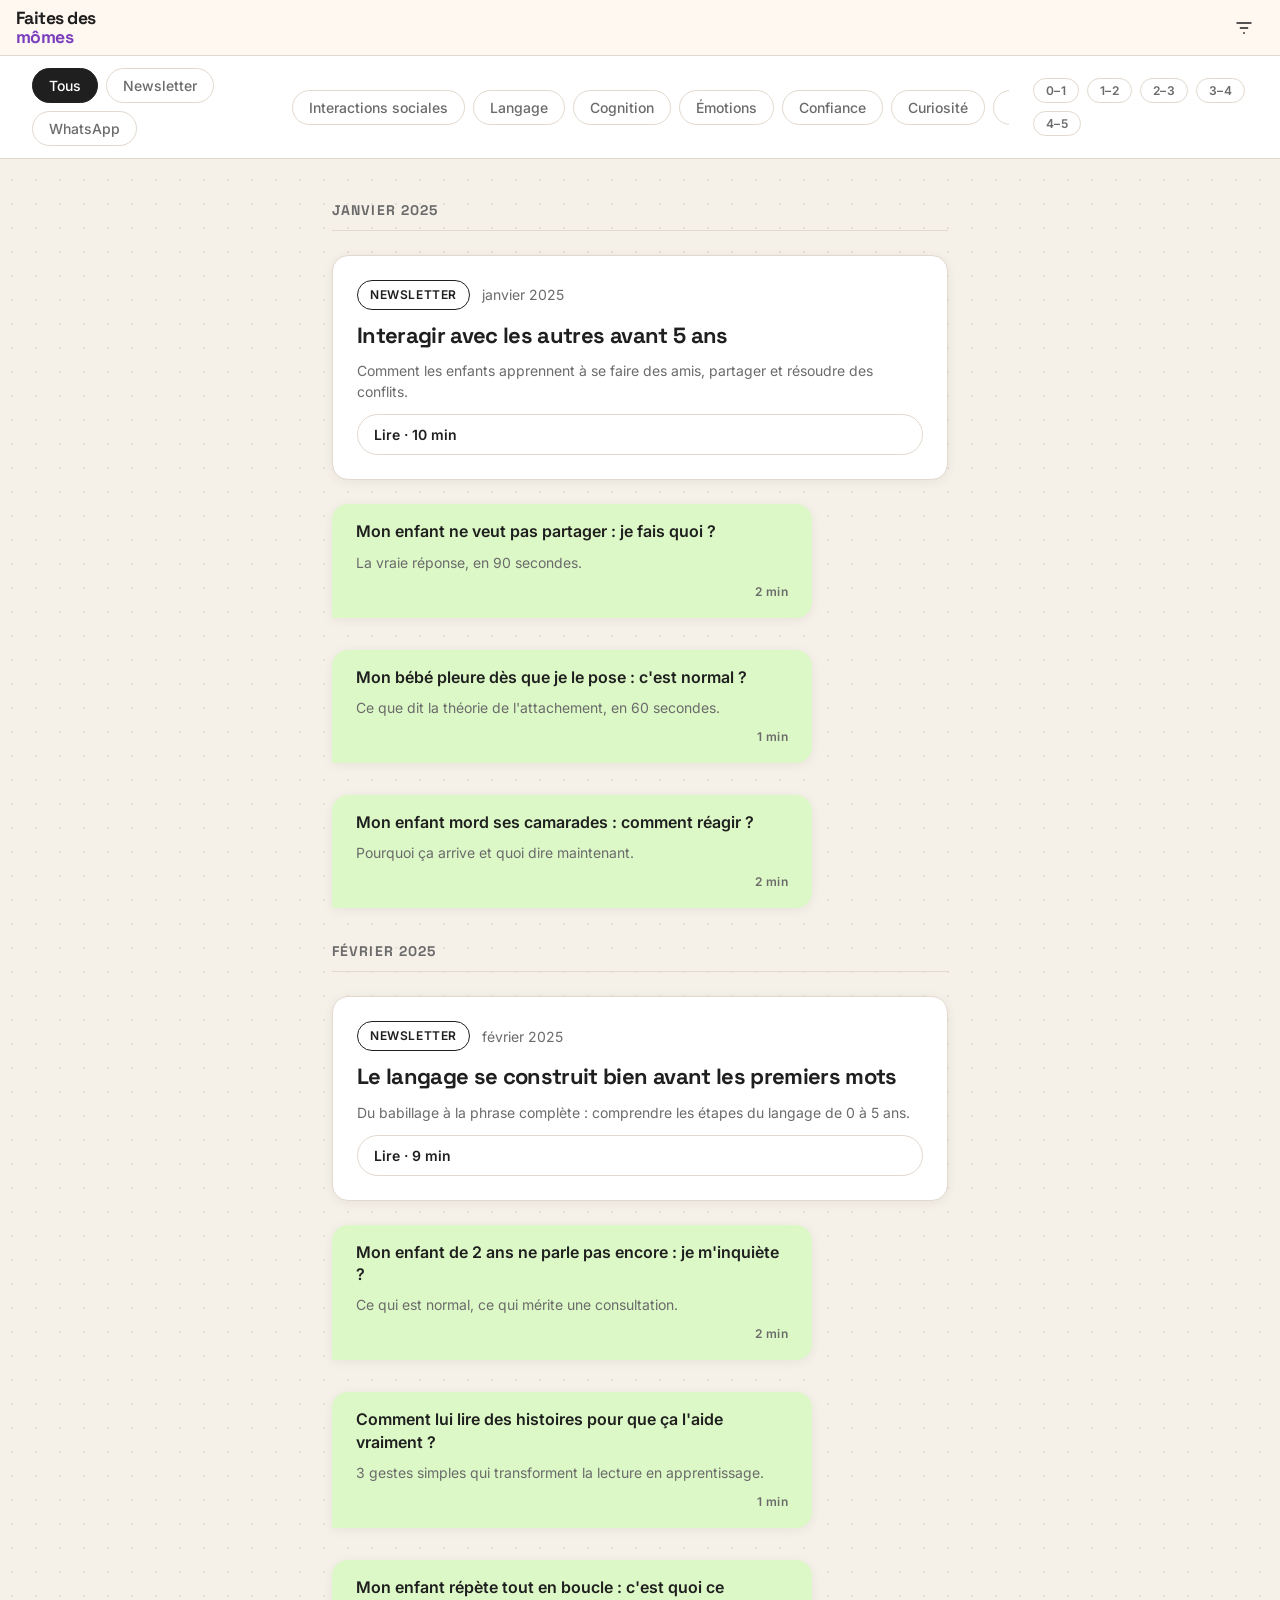
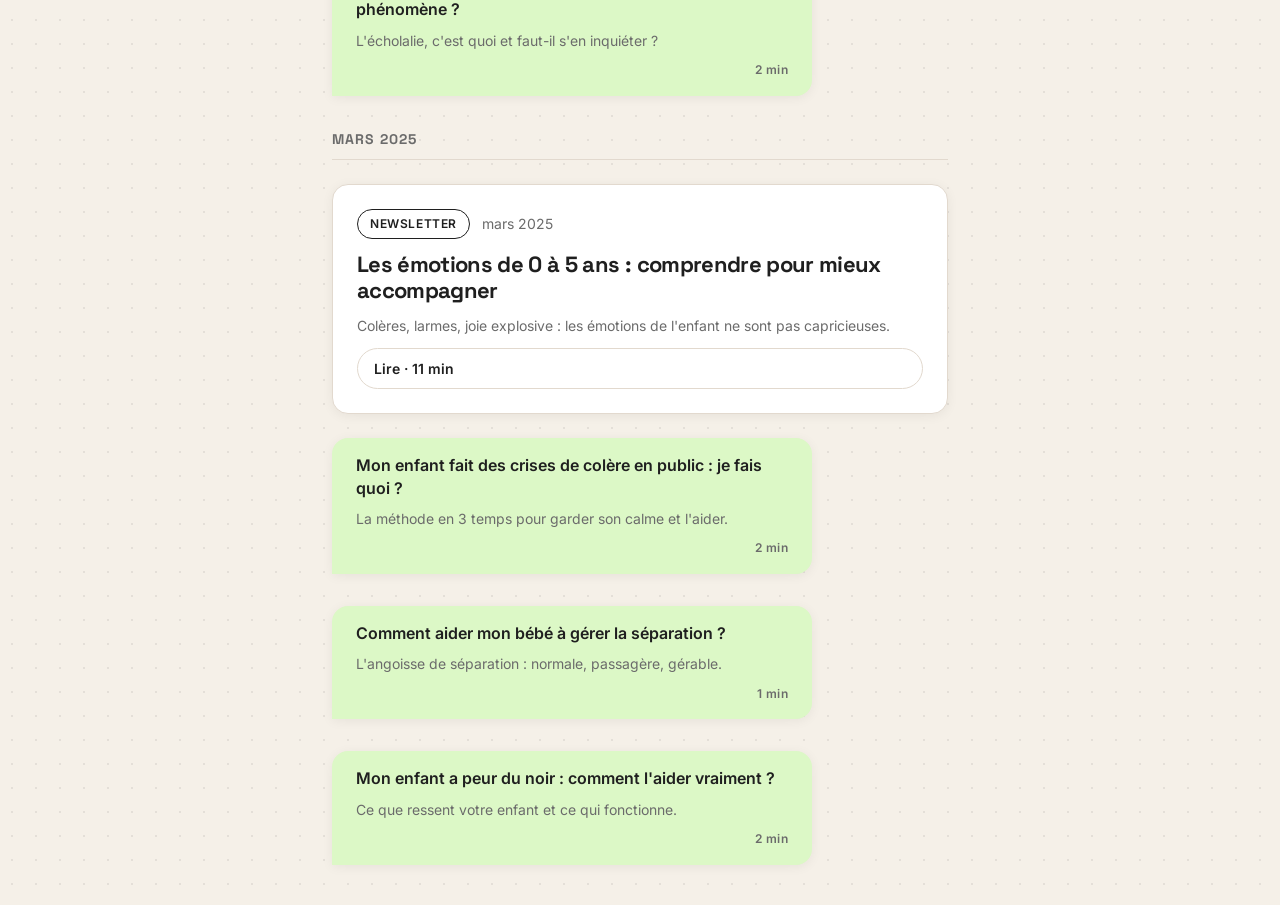
==== commit a5cb84fb: "fix(da): aligner la DA sur le site original faitesdesmomes.org - Police : Playfair Display → Space G" ====
--- a/app.html
+++ b/app.html
@@ -3,7 +3,7 @@
 <head>
   <meta charset="UTF-8">
   <meta name="viewport" content="width=device-width, initial-scale=1.0">
-  <meta name="theme-color" content="#F97316">
+  <meta name="theme-color" content="#7B3FBE">
   <meta name="description" content="Newsletter parentalité pour les 0-5 ans. Par la Fondation AlphaOmega.">
   <title>Faites des mômes — Bibliothèque</title>
 
@@ -24,7 +24,7 @@
   <!-- Fonts -->
   <link rel="preconnect" href="https://fonts.googleapis.com">
   <link rel="preconnect" href="https://fonts.gstatic.com" crossorigin>
-  <link href="https://fonts.googleapis.com/css2?family=Playfair+Display:ital,wght@0,700;1,700&family=Inter:wght@400;500;600&display=swap" rel="stylesheet">
+  <link href="https://fonts.googleapis.com/css2?family=Space+Grotesk:wght@400;500;700&family=Inter:wght@400;500;600&display=swap" rel="stylesheet">
 
   <!-- CSS -->
   <link rel="stylesheet" href="/assets/css/tokens.css">
@@ -36,8 +36,8 @@
 
   <!-- Header -->
   <header class="app-header">
-    <a href="/index.html" class="app-header__logo" aria-label="Faites des mômes — accueil">
-      <img src="/assets/logo.svg" alt="Faites des mômes" width="140" height="34">
+    <a href="/index.html" class="logo-text" aria-label="Faites des mômes — accueil">
+      Faites des<em>mômes</em>
     </a>
     <div class="app-header__actions">
       <button class="app-header__btn" id="btn-filter-toggle" aria-label="Afficher/masquer les filtres" aria-expanded="false" aria-controls="filter-bar">
--- a/assets/css/tokens.css
+++ b/assets/css/tokens.css
@@ -1,17 +1,18 @@
 :root {
   /* Couleurs */
-  --color-bg:          #FFF8F2;
+  --color-bg:          #F5F0E8;
   --color-bg-section:  #FFFFFF;
-  --color-accent:      #F97316;
-  --color-accent-dark: #EA6C0B;
-  --color-text:        #1A1A1A;
+  --color-accent:      #7B3FBE;
+  --color-accent-dark: #6B2FAE;
+  --color-highlight:   rgba(196, 177, 230, 0.48);
+  --color-text:        #1F1F1F;
   --color-text-light:  #6B6B6B;
-  --color-border:      #E8DDD4;
+  --color-border:      #E2D9CE;
   --color-whatsapp:    #25D366;
   --color-overlay:     rgba(26,26,26,0.55);
 
   /* Typographie */
-  --font-display: 'Playfair Display', Georgia, serif;
+  --font-display: 'Space Grotesk', system-ui, sans-serif;
   --font-body:    'Inter', system-ui, sans-serif;
 
   --size-xs:   0.75rem;
--- a/assets/css/base.css
+++ b/assets/css/base.css
@@ -13,6 +13,8 @@
 body {
   font-family: var(--font-body);
   background-color: var(--color-bg);
+  background-image: radial-gradient(circle, rgba(0,0,0,0.07) 1px, transparent 1px);
+  background-size: 24px 24px;
   color: var(--color-text);
   line-height: 1.65;
   -webkit-font-smoothing: antialiased;
@@ -21,15 +23,16 @@
 
 h1, h2, h3, h4, h5, h6 {
   font-family: var(--font-display);
-  letter-spacing: -0.02em;
+  font-weight: 700;
+  letter-spacing: -0.03em;
 }
 
-h1 { line-height: 1.1; }
-h2 { line-height: 1.2; }
-h3 { line-height: 1.3; }
+h1 { line-height: 0.93; }
+h2 { line-height: 1.1;  }
+h3 { line-height: 1.2;  }
 
 h1 em, h2 em, h3 em {
-  font-style: italic;
+  font-style: normal;
   color: var(--color-accent);
 }
 
--- a/assets/css/components.css
+++ b/assets/css/components.css
@@ -391,7 +391,7 @@
 
 .modal__option:has(input:checked) {
   border-color: var(--color-accent);
-  background: rgba(249,115,22,0.06);
+  background: rgba(123,63,190,0.06);
 }
 
 .modal__checkboxes {
@@ -425,7 +425,7 @@
 
 .modal__checkbox:has(input:checked) {
   border-color: var(--color-accent);
-  background: rgba(249,115,22,0.06);
+  background: rgba(123,63,190,0.06);
 }
 
 .modal__back {
@@ -470,37 +470,28 @@
   align-items: center;
   justify-content: space-between;
   padding: var(--space-4) var(--space-6);
-  background: rgba(255,248,242,0.92);
+  background: rgba(245,240,232,0.94);
   backdrop-filter: blur(12px);
   -webkit-backdrop-filter: blur(12px);
   border-bottom: 1px solid var(--color-border);
 }
 
-.nav__logo img {
-  height: 36px;
-  width: auto;
-}
-
-/* ================================================================
-   PHOTO PLACEHOLDERS
-   ================================================================ */
-
-.photo-placeholder {
-  background: var(--color-border);
-  border-radius: var(--radius-lg);
-  width: 100%;
-  aspect-ratio: 4/5;
-  display: flex;
-  align-items: center;
-  justify-content: center;
-  overflow: hidden;
-}
-
-.photo-placeholder img {
-  width: 100%;
-  height: 100%;
-  object-fit: cover;
-  border-radius: var(--radius-lg);
+/* Logo texte (HTML, pas SVG, pour utiliser la vraie police) */
+.logo-text {
+  font-family: var(--font-display);
+  font-weight: 700;
+  font-size: 1.1rem;
+  line-height: 1.05;
+  color: var(--color-text);
+  letter-spacing: -0.03em;
+  display: block;
+  text-decoration: none;
+}
+
+.logo-text em {
+  font-style: normal;
+  color: var(--color-accent);
+  display: block;
 }
 
 /* ================================================================
@@ -508,24 +499,78 @@
    ================================================================ */
 
 .hero {
-  padding: var(--space-16) var(--space-6);
-  max-width: 1200px;
+  padding: var(--space-12) var(--space-6) var(--space-16);
+  max-width: 1280px;
   margin: 0 auto;
   display: flex;
   flex-direction: column;
-  gap: var(--space-12);
+  gap: var(--space-8);
+}
+
+/* Tag "LA NEWSLETTER PARENT" au-dessus du h1 */
+.hero-tag {
+  display: flex;
+  align-items: center;
+  gap: var(--space-3);
+}
+
+.hero-tag__bullet {
+  display: block;
+  width: 20px;
+  height: 14px;
+  background: var(--color-accent);
+  border-radius: 2px;
+  flex-shrink: 0;
+}
+
+.hero-tag__text {
+  font-family: var(--font-body);
+  font-size: var(--size-xs);
+  font-weight: 700;
+  letter-spacing: 0.1em;
+  text-transform: uppercase;
+  color: var(--color-text-light);
 }
 
 .hero__title {
-  font-size: clamp(2.25rem, 8vw, 4.5rem);
-  max-width: 14ch;
+  font-size: clamp(4rem, 13vw, 9.5rem);
+  font-weight: 700;
+  line-height: 0.92;
+  letter-spacing: -0.04em;
+  max-width: 12ch;
+}
+
+/* Effet highlight marker (fond violet derrière "mômes...") */
+.hero-highlight {
+  display: inline;
+  background: var(--color-highlight);
+  padding: 4px 0;
+  -webkit-box-decoration-break: clone;
+  box-decoration-break: clone;
+  color: inherit;
+  border-radius: 2px;
 }
 
 .hero__subtitle {
   font-size: var(--size-md);
-  color: var(--color-text-light);
-  max-width: 50ch;
-  line-height: 1.6;
+  color: var(--color-text);
+  max-width: 46ch;
+  line-height: 1.5;
+}
+
+.hero__subtitle strong {
+  font-weight: 600;
+}
+
+.hero__meta {
+  font-size: var(--size-base);
+  color: var(--color-text-light);
+}
+
+.hero__meta a {
+  text-decoration: underline;
+  text-underline-offset: 3px;
+  color: inherit;
 }
 
 .hero__ctas {
@@ -558,16 +603,18 @@
   width: 100%;
 }
 
+/* Photo stack avec rotation style polaroid */
 .photo-stack {
   position: relative;
   width: 100%;
-  max-width: 460px;
+  max-width: 420px;
+  margin: 0 auto;
 }
 
 .photo-stack__img {
   width: 100%;
   border-radius: var(--radius-lg);
-  aspect-ratio: 4/5;
+  aspect-ratio: 3/4;
   object-fit: cover;
   background: var(--color-border);
 }
@@ -575,33 +622,84 @@
 .photo-stack__img--back {
   position: relative;
   z-index: 1;
+  transform: rotate(-2.5deg);
+  box-shadow: 0 8px 32px rgba(0,0,0,0.14);
 }
 
 .photo-stack__img--front {
   position: absolute;
-  bottom: -var(--space-6);
-  right: calc(-1 * var(--space-8));
-  width: 55%;
+  bottom: -4%;
+  left: -10%;
+  width: 52%;
   aspect-ratio: 3/4;
   z-index: 2;
   border: 4px solid var(--color-bg);
-  transform: translate(-8px, -20%);
+  border-radius: var(--radius-lg);
+  transform: rotate(3deg);
+  box-shadow: 0 8px 24px rgba(0,0,0,0.16);
+}
+
+/* Badge "1+3 par mois" superposé sur les photos */
+.photo-badge {
+  position: absolute;
+  top: 6%;
+  right: -2%;
+  z-index: 3;
+  background: var(--color-text);
+  color: #FFFFFF;
+  border-radius: var(--radius-md);
+  padding: var(--space-3) var(--space-4);
+  display: flex;
+  flex-direction: column;
+  align-items: center;
+  gap: 2px;
+  box-shadow: 0 4px 16px rgba(0,0,0,0.2);
+  transform: rotate(2deg);
+}
+
+.photo-badge__num {
+  font-family: var(--font-display);
+  font-size: var(--size-lg);
+  font-weight: 700;
+  letter-spacing: -0.03em;
+  line-height: 1;
+}
+
+.photo-badge__dots {
+  letter-spacing: 4px;
+  font-size: var(--size-xs);
+  color: rgba(255,255,255,0.6);
+}
+
+.photo-badge__label {
+  font-size: var(--size-xs);
+  font-weight: 500;
+  color: rgba(255,255,255,0.8);
 }
 
 @media (min-width: 900px) {
   .hero {
     flex-direction: row;
-    align-items: center;
-    gap: var(--space-16);
-    padding: var(--space-24) var(--space-8);
+    align-items: flex-start;
+    gap: var(--space-12);
+    padding: var(--space-16) var(--space-12);
+    min-height: calc(100vh - 64px);
   }
 
   .hero__content {
     flex: 55%;
+    padding-top: var(--space-8);
   }
 
   .hero__photos {
     flex: 45%;
+    display: flex;
+    justify-content: center;
+    padding-top: var(--space-6);
+  }
+
+  .photo-stack {
+    max-width: 480px;
   }
 }
 
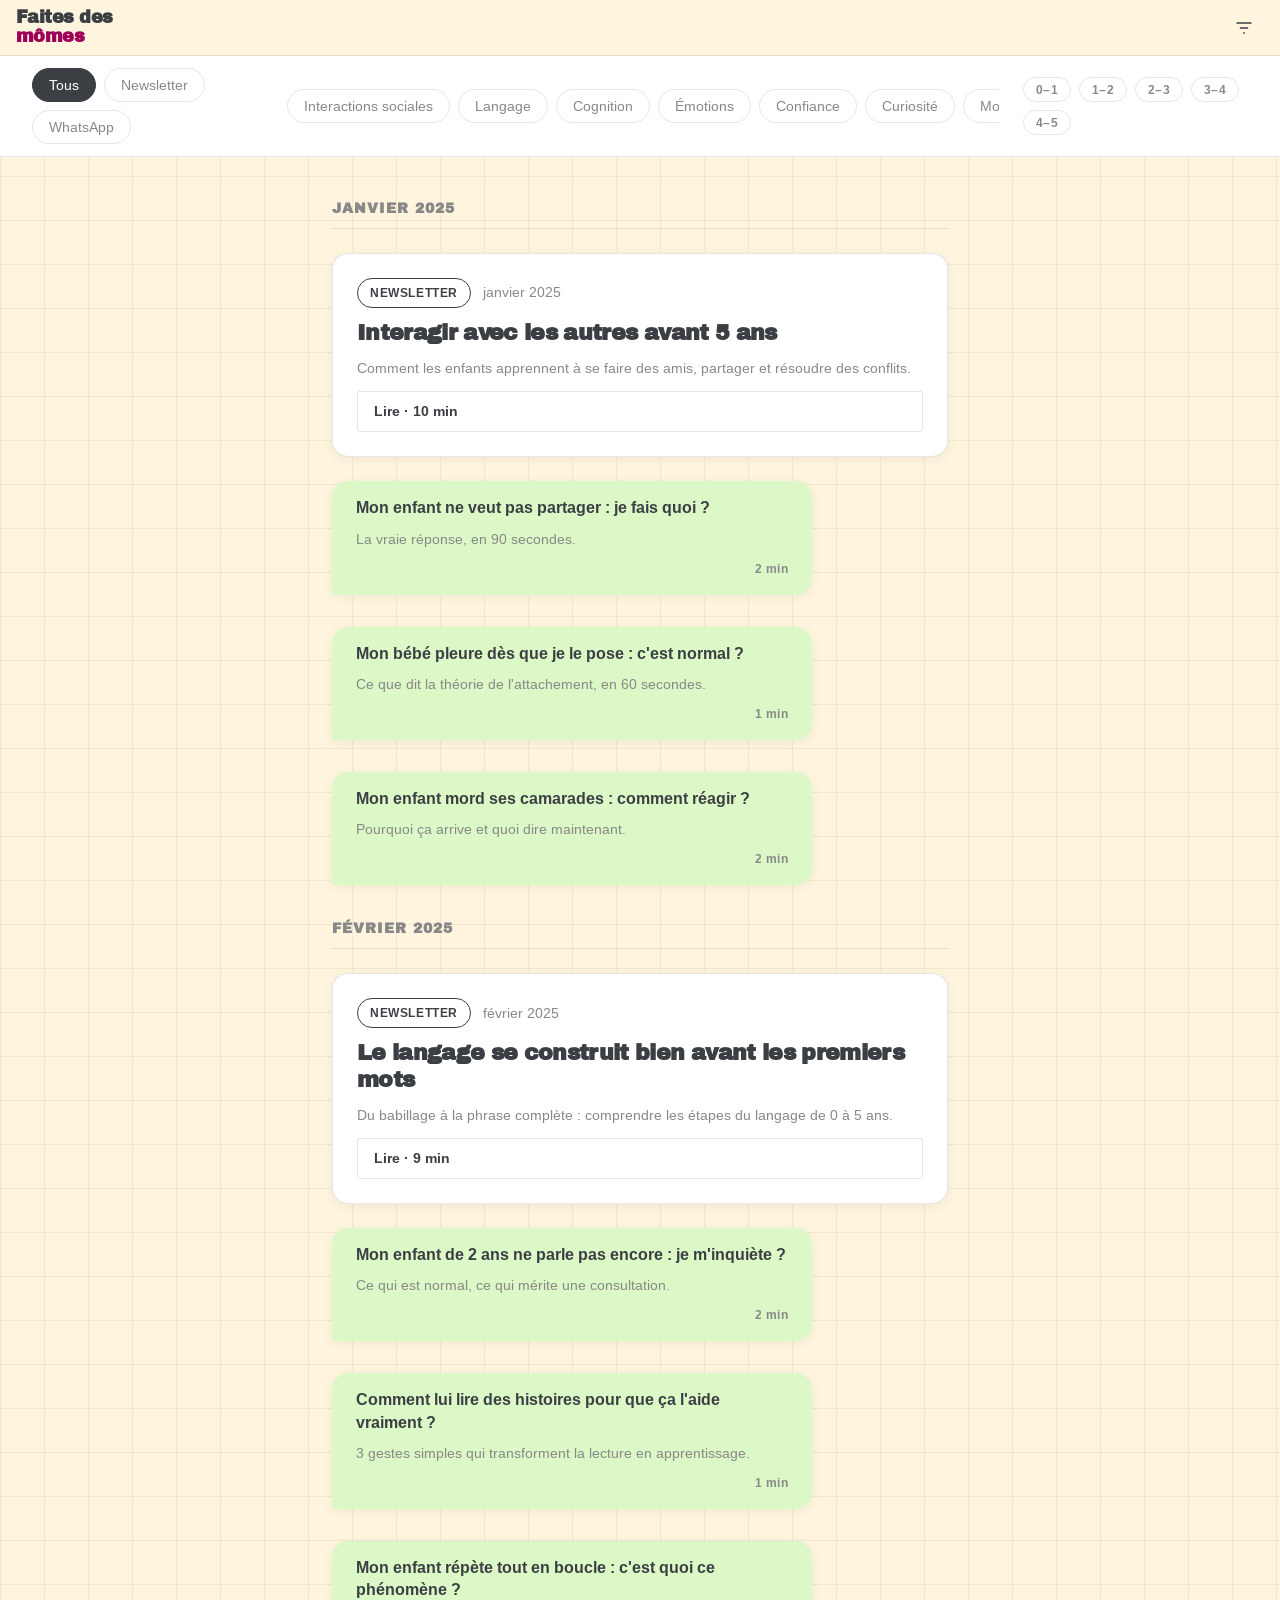
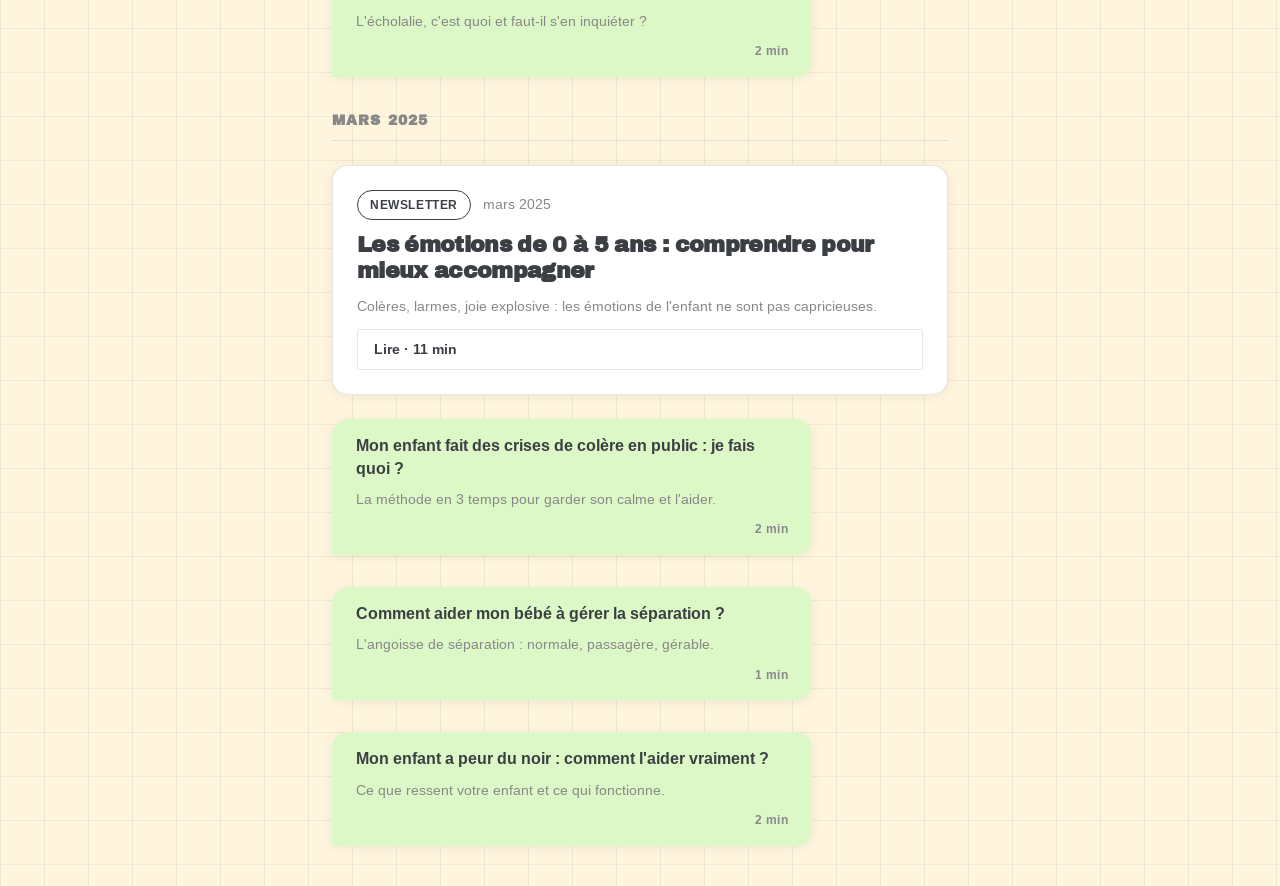
==== commit 30c2606d: "fix(da): recaler la DA sur les vraies valeurs du site faitesdesmomes.org - Couleur accent : violet #" ====
--- a/app.html
+++ b/app.html
@@ -3,7 +3,7 @@
 <head>
   <meta charset="UTF-8">
   <meta name="viewport" content="width=device-width, initial-scale=1.0">
-  <meta name="theme-color" content="#7B3FBE">
+  <meta name="theme-color" content="#9E0059">
   <meta name="description" content="Newsletter parentalité pour les 0-5 ans. Par la Fondation AlphaOmega.">
   <title>Faites des mômes — Bibliothèque</title>
 
@@ -24,7 +24,7 @@
   <!-- Fonts -->
   <link rel="preconnect" href="https://fonts.googleapis.com">
   <link rel="preconnect" href="https://fonts.gstatic.com" crossorigin>
-  <link href="https://fonts.googleapis.com/css2?family=Space+Grotesk:wght@400;500;700&family=Inter:wght@400;500;600&display=swap" rel="stylesheet">
+  <link href="https://fonts.googleapis.com/css2?family=Oswald:wght@700&family=Archivo+Black&family=Arimo:wght@400;500;700&display=swap" rel="stylesheet">
 
   <!-- CSS -->
   <link rel="stylesheet" href="/assets/css/tokens.css">
--- a/assets/css/tokens.css
+++ b/assets/css/tokens.css
@@ -1,30 +1,31 @@
 :root {
-  /* Couleurs */
-  --color-bg:          #F5F0E8;
+  /* Couleurs — source : faitesdesmomes.org/css/styles.css */
+  --color-bg:          #FFF5DE;   /* crème chaude — fond général */
   --color-bg-section:  #FFFFFF;
-  --color-accent:      #7B3FBE;
-  --color-accent-dark: #6B2FAE;
-  --color-highlight:   rgba(196, 177, 230, 0.48);
-  --color-text:        #1F1F1F;
-  --color-text-light:  #6B6B6B;
-  --color-border:      #E2D9CE;
+  --color-accent:      #9E0059;   /* framboise — CTAs, highlights */
+  --color-accent-dark: #7a0045;
+  --color-purple:      #6600DD;   /* violet vif — accent secondaire */
+  --color-highlight:   #CCBEFF;   /* lavande — surlignage texte */
+  --color-text:        #3b3f44;   /* encre */
+  --color-text-light:  #888888;
+  --color-border:      rgba(18,18,18,0.10);
   --color-whatsapp:    #25D366;
   --color-overlay:     rgba(26,26,26,0.55);
 
   /* Typographie */
-  --font-display: 'Space Grotesk', system-ui, sans-serif;
-  --font-body:    'Inter', system-ui, sans-serif;
+  --font-display: 'Archivo Black', 'Oswald', sans-serif;
+  --font-body:    'Arimo', 'Arial', sans-serif;
 
-  --size-xs:   0.75rem;
-  --size-sm:   0.875rem;
-  --size-base: 1rem;
-  --size-md:   1.125rem;
-  --size-lg:   1.375rem;
-  --size-xl:   1.75rem;
-  --size-2xl:  2.25rem;
-  --size-3xl:  3rem;
-  --size-4xl:  3.75rem;
-  --size-5xl:  4.5rem;
+  --size-xs:   0.75rem;   /*  12px */
+  --size-sm:   0.875rem;  /*  14px */
+  --size-base: 1rem;      /*  16px */
+  --size-md:   1.125rem;  /*  18px */
+  --size-lg:   1.375rem;  /*  22px */
+  --size-xl:   1.75rem;   /*  28px */
+  --size-2xl:  2.25rem;   /*  36px */
+  --size-3xl:  3rem;      /*  48px */
+  --size-4xl:  3.75rem;   /*  60px */
+  --size-5xl:  4.5rem;    /*  72px */
 
   /* Spacing */
   --space-1:  0.25rem;
--- a/assets/css/base.css
+++ b/assets/css/base.css
@@ -13,8 +13,10 @@
 body {
   font-family: var(--font-body);
   background-color: var(--color-bg);
-  background-image: radial-gradient(circle, rgba(0,0,0,0.07) 1px, transparent 1px);
-  background-size: 24px 24px;
+  background-image:
+    linear-gradient(rgba(18,18,18,0.06) 1px, transparent 1px),
+    linear-gradient(90deg, rgba(18,18,18,0.06) 1px, transparent 1px);
+  background-size: 44px 44px;
   color: var(--color-text);
   line-height: 1.65;
   -webkit-font-smoothing: antialiased;
@@ -33,7 +35,11 @@
 
 h1 em, h2 em, h3 em {
   font-style: normal;
-  color: var(--color-accent);
+  color: inherit;
+  background: linear-gradient(transparent 55%, var(--color-highlight) 55%);
+  padding: 0 2px;
+  -webkit-box-decoration-break: clone;
+  box-decoration-break: clone;
 }
 
 p {
--- a/assets/css/components.css
+++ b/assets/css/components.css
@@ -6,13 +6,14 @@
   display: inline-flex;
   align-items: center;
   gap: var(--space-2);
-  padding: var(--space-4) var(--space-8);
+  padding: var(--space-3) var(--space-6);
   background: var(--color-text);
   color: #FFFFFF;
   font-family: var(--font-body);
-  font-size: var(--size-base);
-  font-weight: 600;
-  border-radius: var(--radius-full);
+  font-size: 13px;
+  font-weight: 700;
+  letter-spacing: 0.02em;
+  border-radius: 2px;
   border: none;
   cursor: pointer;
   transition: background var(--transition-fast), transform var(--transition-fast);
@@ -39,7 +40,7 @@
   font-size: var(--size-sm);
   font-weight: 600;
   border: 1.5px solid var(--color-border);
-  border-radius: var(--radius-full);
+  border-radius: 2px;
   cursor: pointer;
   transition: border-color var(--transition-fast), color var(--transition-fast);
 }
@@ -80,19 +81,21 @@
 
 .ticker {
   overflow: hidden;
-  background: var(--color-accent);
-  color: #FFF;
+  background: var(--color-bg);
+  color: var(--color-accent);
+  border-bottom: 2px solid var(--color-accent);
 }
 
 .ticker__track {
-  display: flex;
-  gap: var(--space-8);
+  display: inline-flex;
+  gap: 42px;
   white-space: nowrap;
-  animation: ticker-scroll 22s linear infinite;
+  animation: ticker-scroll 28s linear infinite;
   font-family: var(--font-display);
-  font-style: italic;
-  font-size: var(--size-lg);
-  padding: var(--space-3) 0;
+  font-size: 38px;
+  letter-spacing: -0.01em;
+  padding: var(--space-4) 0;
+  padding-left: 42px;
 }
 
 /* ================================================================
@@ -391,7 +394,7 @@
 
 .modal__option:has(input:checked) {
   border-color: var(--color-accent);
-  background: rgba(123,63,190,0.06);
+  background: rgba(158,0,89,0.06);
 }
 
 .modal__checkboxes {
@@ -425,7 +428,7 @@
 
 .modal__checkbox:has(input:checked) {
   border-color: var(--color-accent);
-  background: rgba(123,63,190,0.06);
+  background: rgba(158,0,89,0.06);
 }
 
 .modal__back {
@@ -470,7 +473,7 @@
   align-items: center;
   justify-content: space-between;
   padding: var(--space-4) var(--space-6);
-  background: rgba(245,240,232,0.94);
+  background: rgba(255,245,222,0.94);
   backdrop-filter: blur(12px);
   -webkit-backdrop-filter: blur(12px);
   border-bottom: 1px solid var(--color-border);
@@ -516,20 +519,19 @@
 
 .hero-tag__bullet {
   display: block;
-  width: 20px;
-  height: 14px;
+  width: 32px;
+  height: 12px;
   background: var(--color-accent);
-  border-radius: 2px;
   flex-shrink: 0;
 }
 
 .hero-tag__text {
   font-family: var(--font-body);
-  font-size: var(--size-xs);
+  font-size: 12px;
   font-weight: 700;
-  letter-spacing: 0.1em;
+  letter-spacing: 0.12em;
   text-transform: uppercase;
-  color: var(--color-text-light);
+  color: var(--color-accent);
 }
 
 .hero__title {
@@ -540,15 +542,14 @@
   max-width: 12ch;
 }
 
-/* Effet highlight marker (fond violet derrière "mômes...") */
+/* Surlignage lavande sous le texte — même technique que le site original */
 .hero-highlight {
   display: inline;
-  background: var(--color-highlight);
-  padding: 4px 0;
+  background: linear-gradient(transparent 55%, var(--color-highlight) 55%);
+  padding: 0 2px;
   -webkit-box-decoration-break: clone;
   box-decoration-break: clone;
   color: inherit;
-  border-radius: 2px;
 }
 
 .hero__subtitle {
@@ -642,26 +643,28 @@
 /* Badge "1+3 par mois" superposé sur les photos */
 .photo-badge {
   position: absolute;
-  top: 6%;
-  right: -2%;
+  top: -10px;
+  left: 50%;
   z-index: 3;
   background: var(--color-text);
   color: #FFFFFF;
-  border-radius: var(--radius-md);
-  padding: var(--space-3) var(--space-4);
-  display: flex;
-  flex-direction: column;
-  align-items: center;
-  gap: 2px;
+  border-radius: 8px;
+  padding: 0;
+  width: 108px;
+  height: 108px;
+  display: flex;
+  flex-direction: column;
+  align-items: center;
+  justify-content: center;
+  gap: 3px;
   box-shadow: 0 4px 16px rgba(0,0,0,0.2);
-  transform: rotate(2deg);
+  transform: rotate(-12deg);
 }
 
 .photo-badge__num {
   font-family: var(--font-display);
-  font-size: var(--size-lg);
-  font-weight: 700;
-  letter-spacing: -0.03em;
+  font-size: 20px;
+  letter-spacing: -0.02em;
   line-height: 1;
 }
 
--- a/assets/css/app.css
+++ b/assets/css/app.css
@@ -21,7 +21,7 @@
   align-items: center;
   justify-content: space-between;
   padding: var(--space-3) var(--space-4);
-  background: rgba(255,248,242,0.95);
+  background: rgba(255,245,222,0.95);
   backdrop-filter: blur(12px);
   -webkit-backdrop-filter: blur(12px);
   border-bottom: 1px solid var(--color-border);
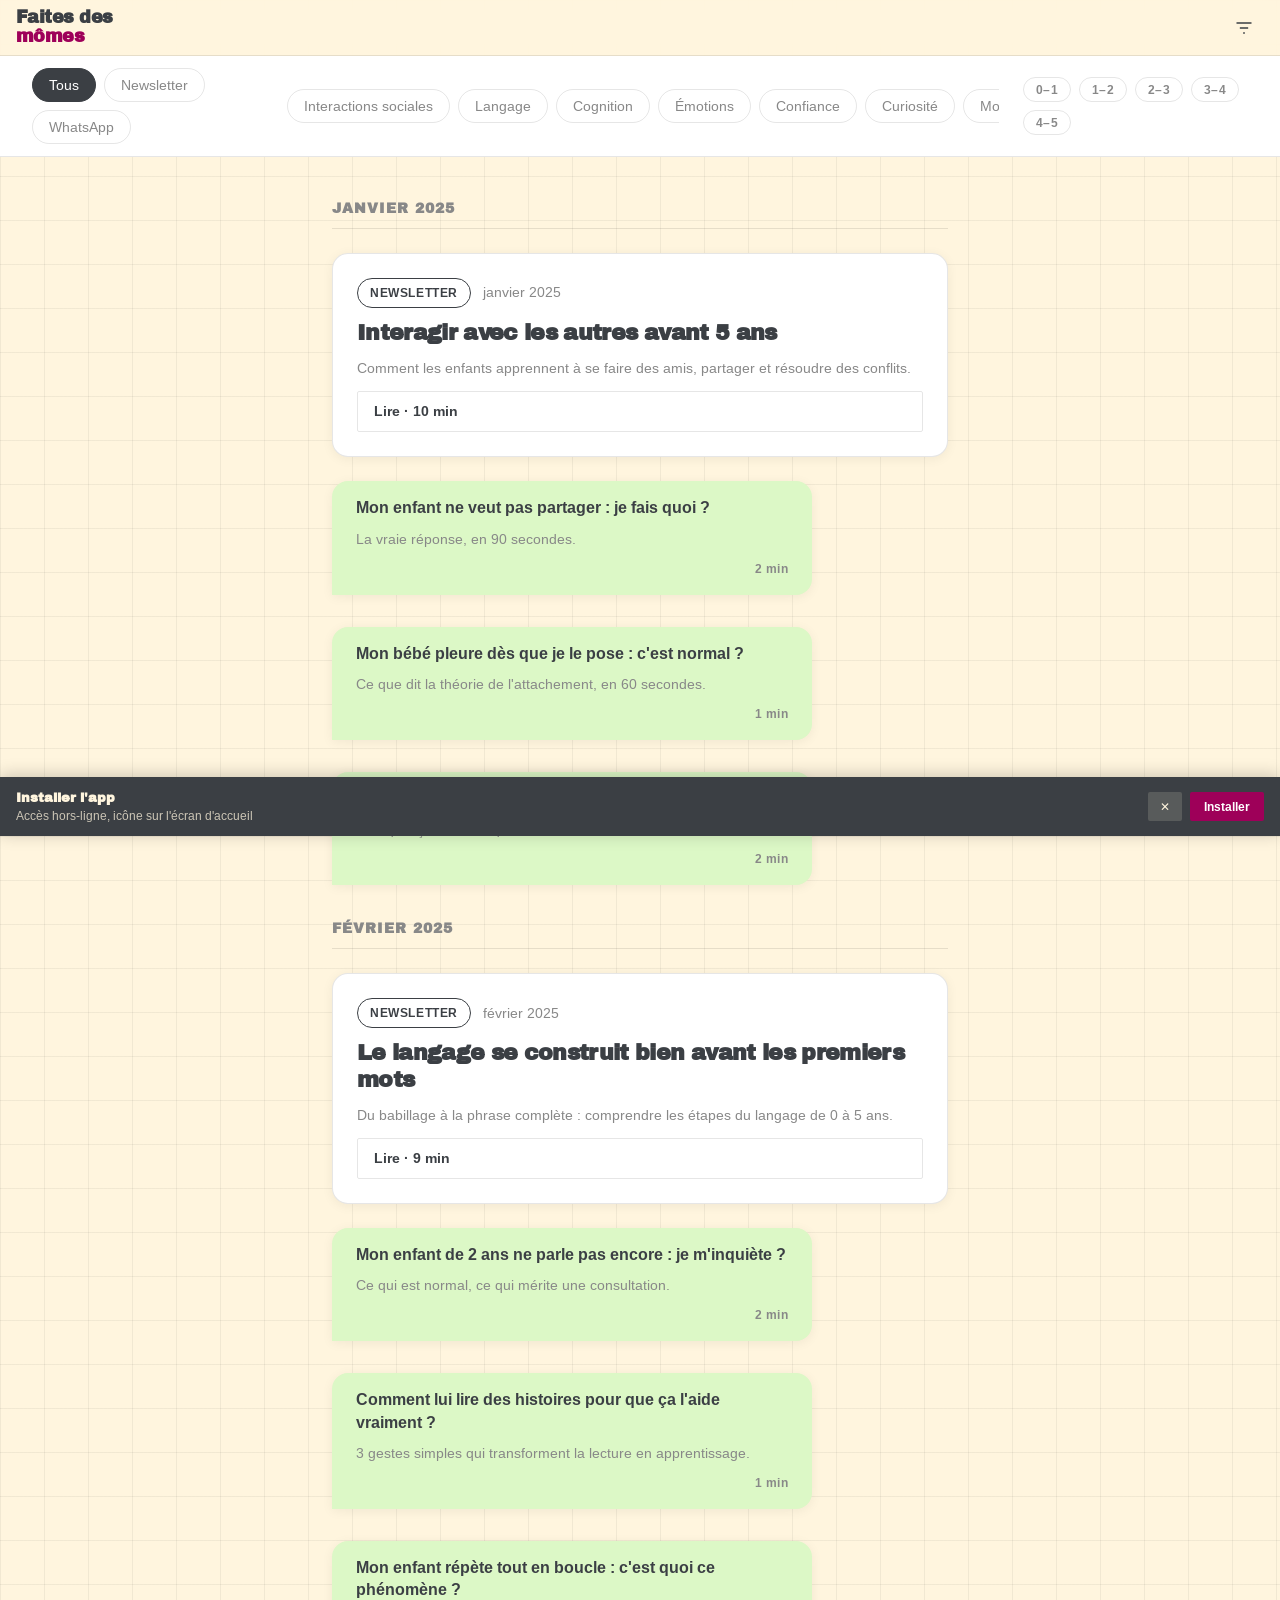
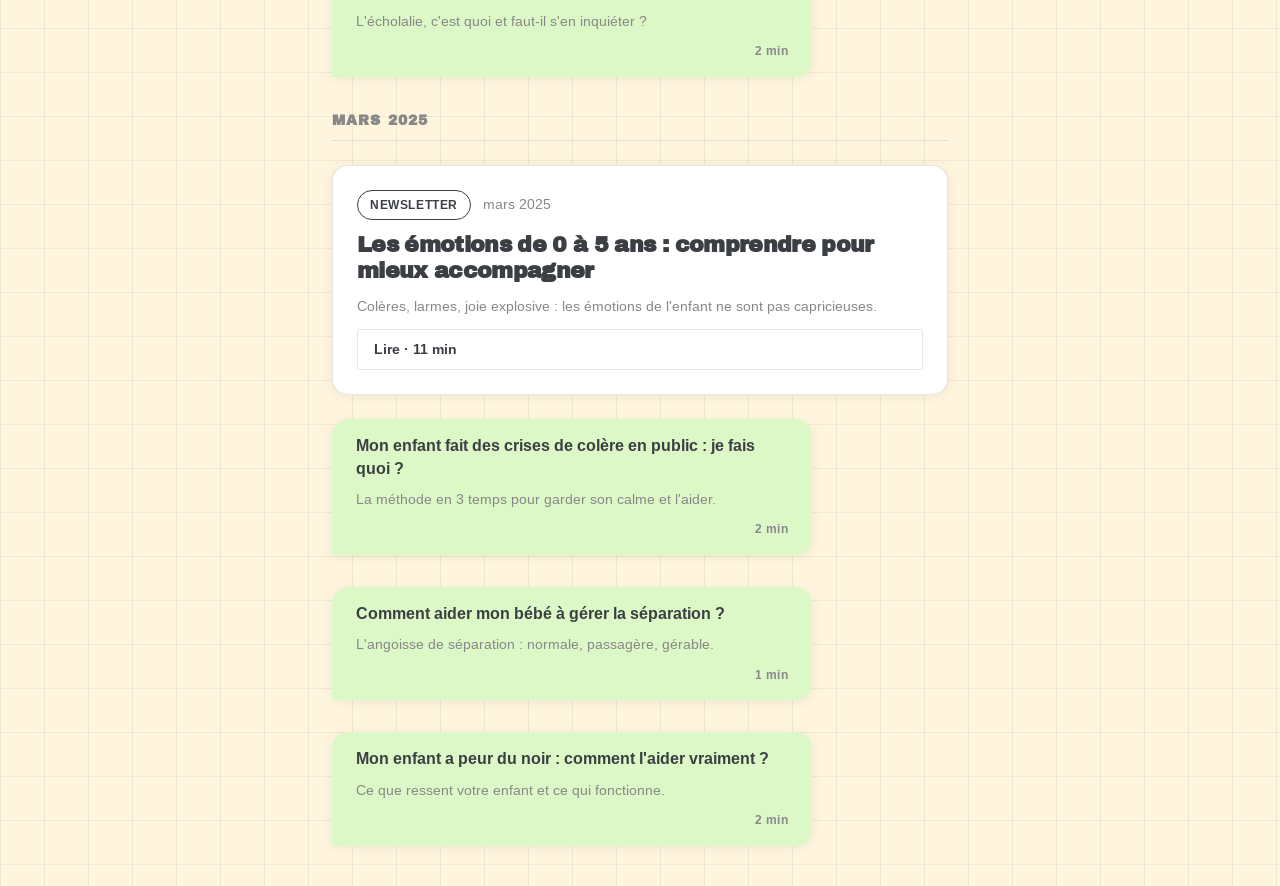
==== commit e5177f86: "feat(pwa): ajouter le prompt d'installation et la bannière A2HS - Capture beforeinstallprompt pour A" ====
--- a/app.html
+++ b/app.html
@@ -132,7 +132,36 @@
     </a>
   </nav>
 
+  <!-- Bannière installation PWA -->
+  <div id="pwa-banner" hidden style="
+    position:fixed;bottom:calc(64px + env(safe-area-inset-bottom));left:0;right:0;z-index:9000;
+    background:#3b3f44;color:#FFF5DE;
+    display:flex;align-items:center;justify-content:space-between;
+    padding:12px 16px;gap:12px;
+    box-shadow:0 -2px 16px rgba(0,0,0,0.2);
+  ">
+    <p style="font-size:13px;margin:0;flex:1;line-height:1.3">
+      <strong style="font-family:'Archivo Black',sans-serif">Installer l'app</strong><br>
+      <span style="opacity:.75;font-size:12px">Accès hors-ligne, icône sur l'écran d'accueil</span>
+    </p>
+    <div style="display:flex;gap:8px;flex-shrink:0">
+      <button onclick="document.getElementById('pwa-banner').hidden=true" style="
+        background:rgba(255,245,222,0.15);color:#FFF5DE;border:none;
+        padding:7px 12px;font-size:12px;cursor:pointer;border-radius:2px
+      ">✕</button>
+      <button onclick="pwaInstall().then(ok=>{ if(ok) document.getElementById('pwa-banner').hidden=true })" style="
+        background:#9E0059;color:#fff;border:none;
+        padding:7px 14px;font-weight:700;font-size:12px;cursor:pointer;border-radius:2px
+      ">Installer</button>
+    </div>
+  </div>
+
   <script src="/assets/js/sw-register.js"></script>
   <script src="/assets/js/app.js" type="module"></script>
+  <script>
+    document.addEventListener('pwa:installable', () => {
+      document.getElementById('pwa-banner').hidden = false;
+    });
+  </script>
 </body>
 </html>
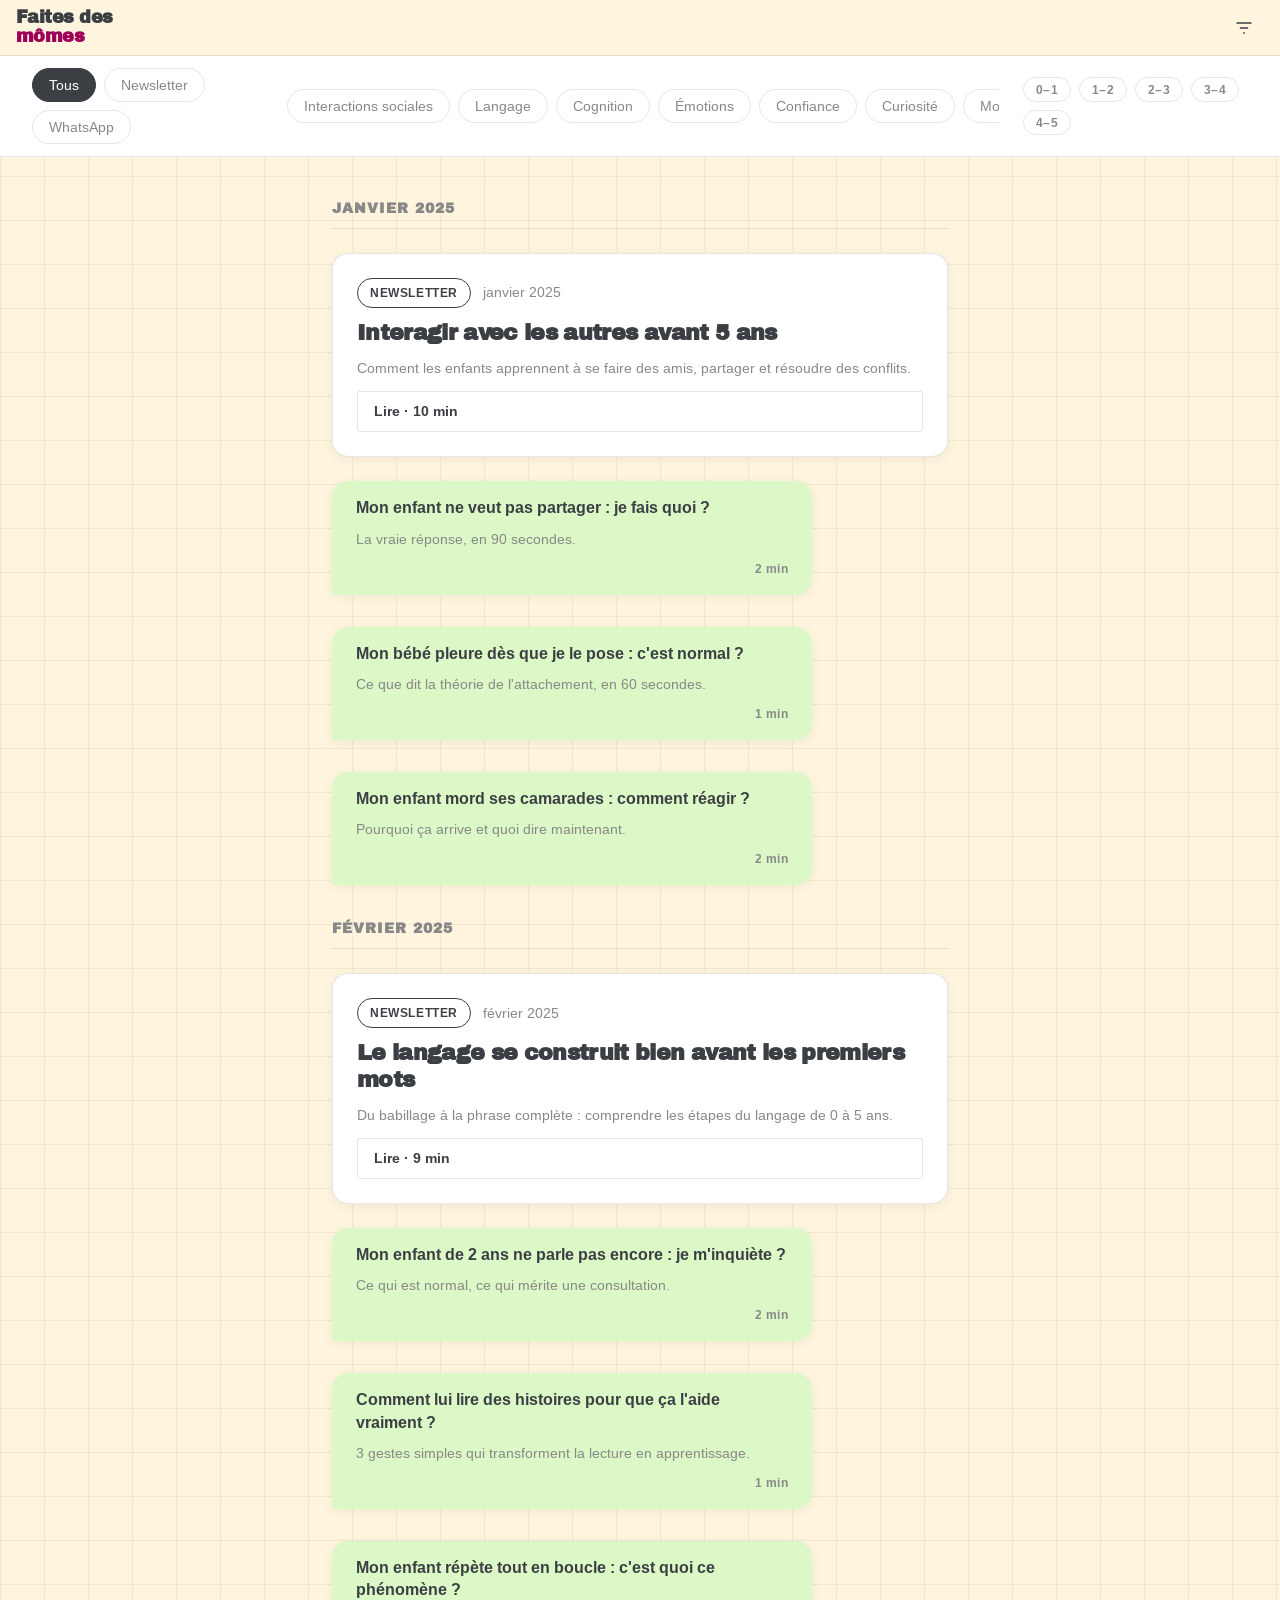
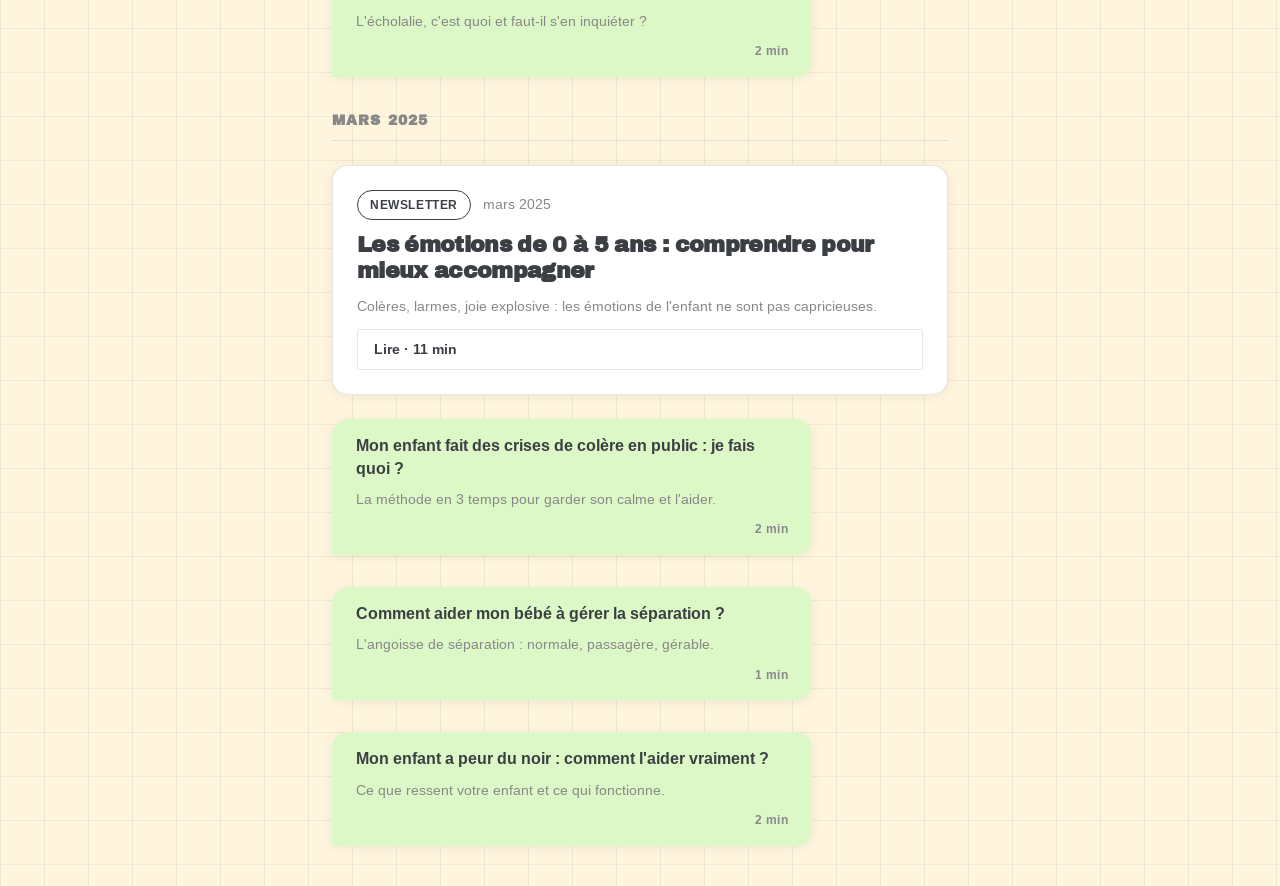
==== commit ddb050dc: "fix(pwa): corriger la bannière d'installation toujours visible L'attribut hidden était écrasé par di" ====
--- a/app.html
+++ b/app.html
@@ -133,10 +133,11 @@
   </nav>
 
   <!-- Bannière installation PWA -->
-  <div id="pwa-banner" hidden style="
+  <div id="pwa-banner" style="
+    display:none;
     position:fixed;bottom:calc(64px + env(safe-area-inset-bottom));left:0;right:0;z-index:9000;
     background:#3b3f44;color:#FFF5DE;
-    display:flex;align-items:center;justify-content:space-between;
+    align-items:center;justify-content:space-between;
     padding:12px 16px;gap:12px;
     box-shadow:0 -2px 16px rgba(0,0,0,0.2);
   ">
@@ -145,11 +146,11 @@
       <span style="opacity:.75;font-size:12px">Accès hors-ligne, icône sur l'écran d'accueil</span>
     </p>
     <div style="display:flex;gap:8px;flex-shrink:0">
-      <button onclick="document.getElementById('pwa-banner').hidden=true" style="
+      <button onclick="document.getElementById('pwa-banner').style.display='none'" style="
         background:rgba(255,245,222,0.15);color:#FFF5DE;border:none;
         padding:7px 12px;font-size:12px;cursor:pointer;border-radius:2px
       ">✕</button>
-      <button onclick="pwaInstall().then(ok=>{ if(ok) document.getElementById('pwa-banner').hidden=true })" style="
+      <button onclick="pwaInstall().then(ok=>{ if(ok) document.getElementById('pwa-banner').style.display='none' })" style="
         background:#9E0059;color:#fff;border:none;
         padding:7px 14px;font-weight:700;font-size:12px;cursor:pointer;border-radius:2px
       ">Installer</button>
@@ -160,7 +161,7 @@
   <script src="/assets/js/app.js" type="module"></script>
   <script>
     document.addEventListener('pwa:installable', () => {
-      document.getElementById('pwa-banner').hidden = false;
+      document.getElementById('pwa-banner').style.display = 'flex';
     });
   </script>
 </body>
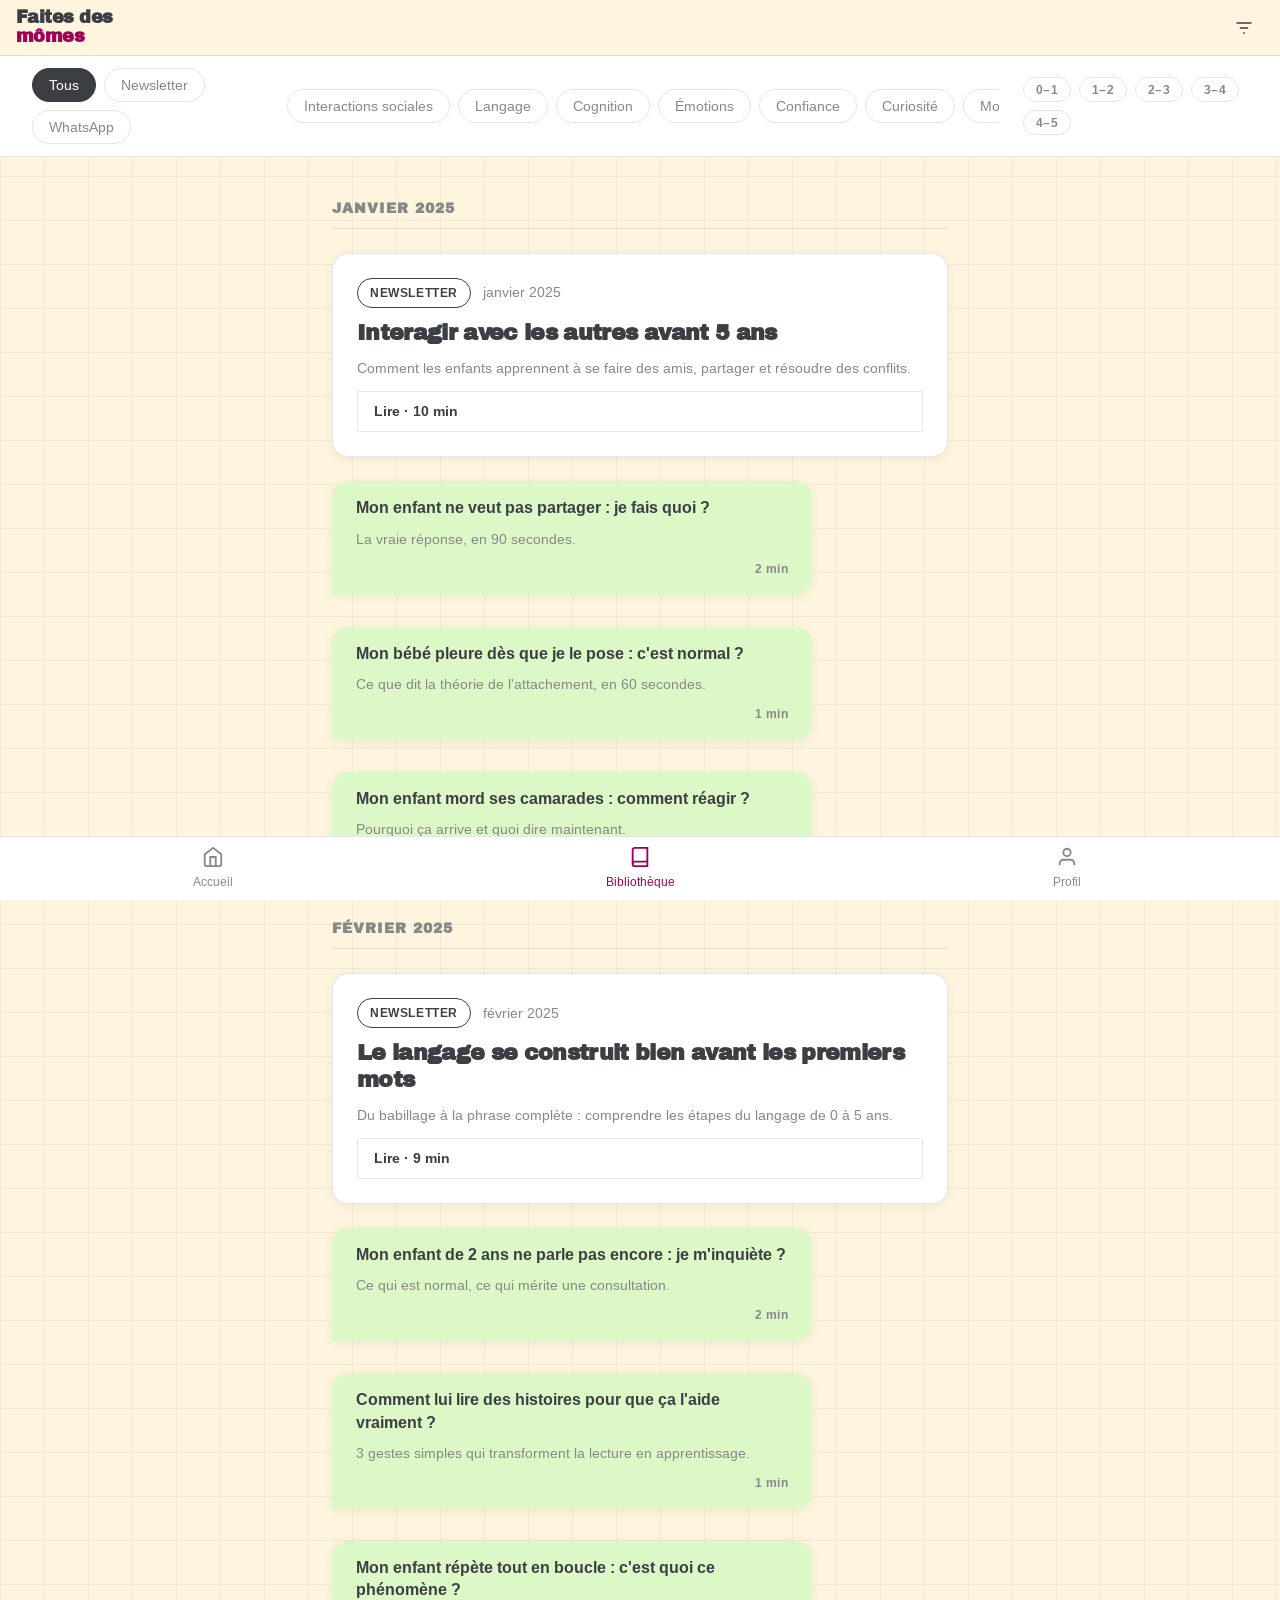
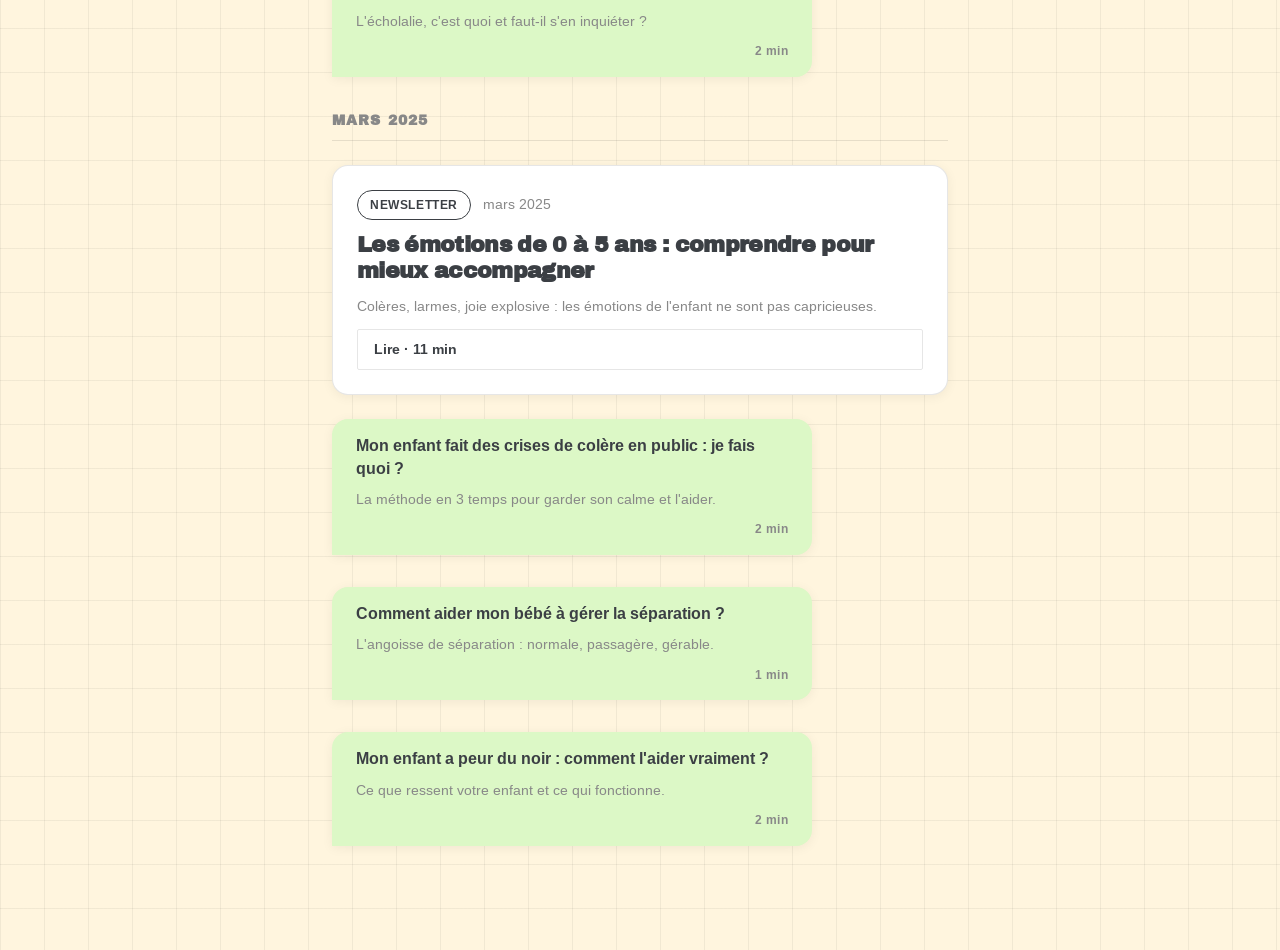
==== commit 913e3fdd: "fix(ui): filter bar overflow + bannière install persistante - Filter bar : padding 0 quand fermée (é" ====
--- a/app.html
+++ b/app.html
@@ -146,7 +146,7 @@
       <span style="opacity:.75;font-size:12px">Accès hors-ligne, icône sur l'écran d'accueil</span>
     </p>
     <div style="display:flex;gap:8px;flex-shrink:0">
-      <button onclick="document.getElementById('pwa-banner').style.display='none'" style="
+      <button onclick="sessionStorage.setItem('fdm_banner_dismissed','1');document.getElementById('pwa-banner').style.display='none'" style="
         background:rgba(255,245,222,0.15);color:#FFF5DE;border:none;
         padding:7px 12px;font-size:12px;cursor:pointer;border-radius:2px
       ">✕</button>
@@ -161,7 +161,9 @@
   <script src="/assets/js/app.js" type="module"></script>
   <script>
     document.addEventListener('pwa:installable', () => {
-      document.getElementById('pwa-banner').style.display = 'flex';
+      if (!sessionStorage.getItem('fdm_banner_dismissed')) {
+        document.getElementById('pwa-banner').style.display = 'flex';
+      }
     });
   </script>
 </body>
--- a/assets/css/app.css
+++ b/assets/css/app.css
@@ -65,7 +65,7 @@
 .filter-bar {
   background: var(--color-bg-section);
   border-bottom: 1px solid var(--color-border);
-  padding: var(--space-3) var(--space-4);
+  padding: 0 var(--space-4);
   display: flex;
   flex-direction: column;
   gap: var(--space-3);
@@ -401,12 +401,8 @@
 }
 
 @media (min-width: 900px) {
-  .bottom-nav {
-    display: none;
-  }
-
   .app-body {
-    padding-bottom: 0;
+    padding-bottom: calc(64px + env(safe-area-inset-bottom));
   }
 }
 
